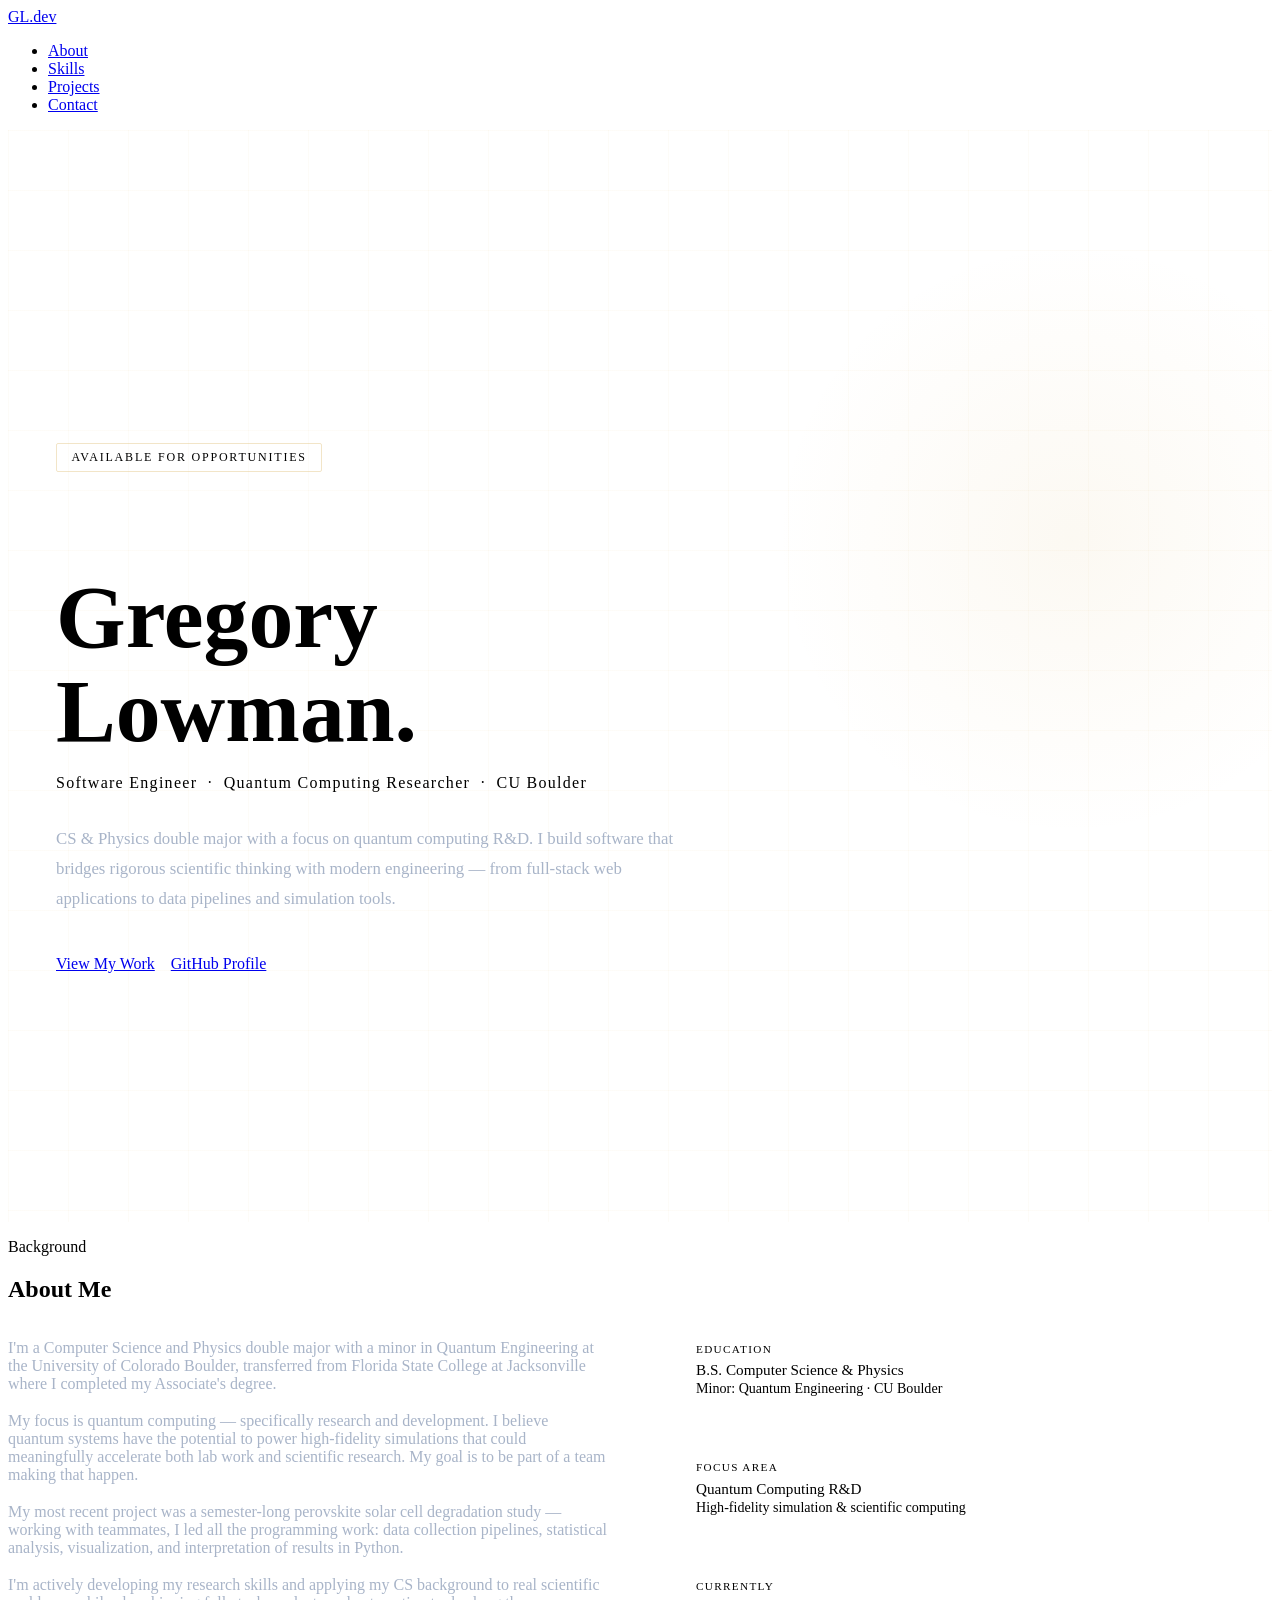
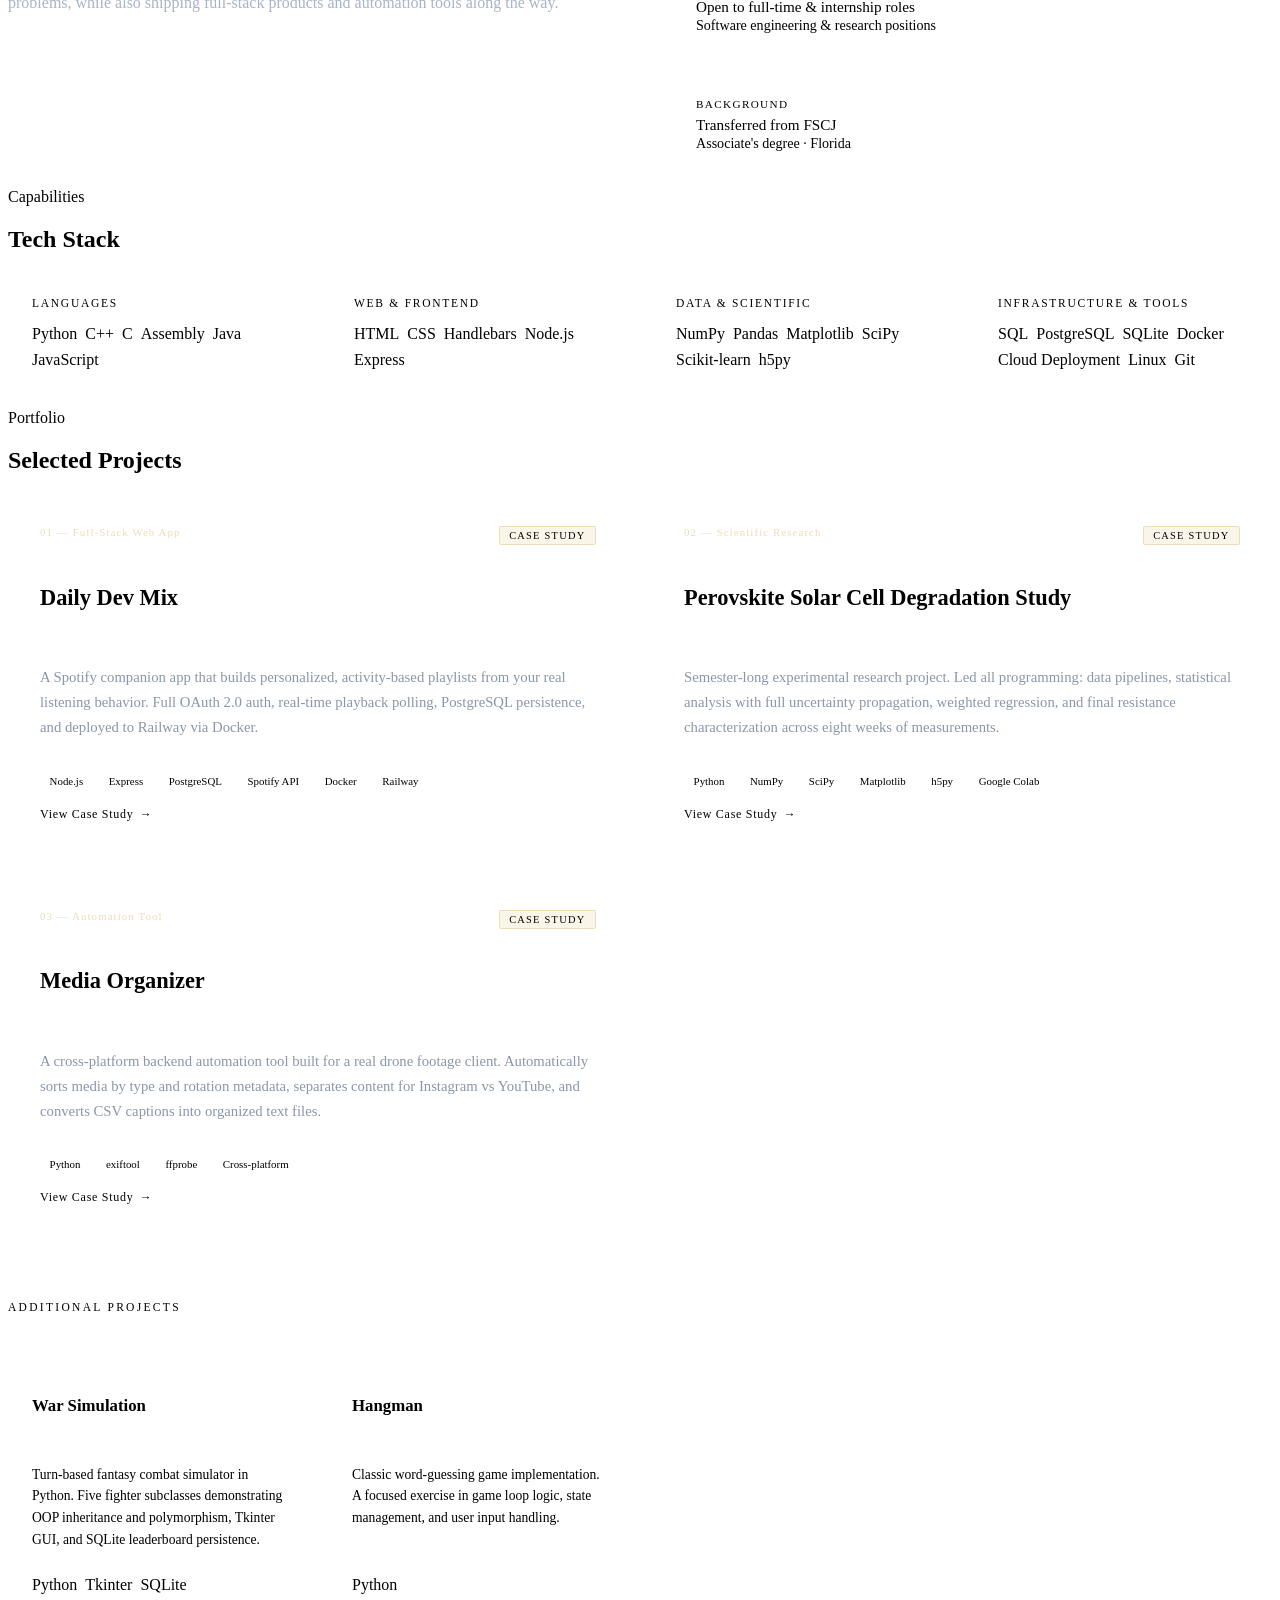
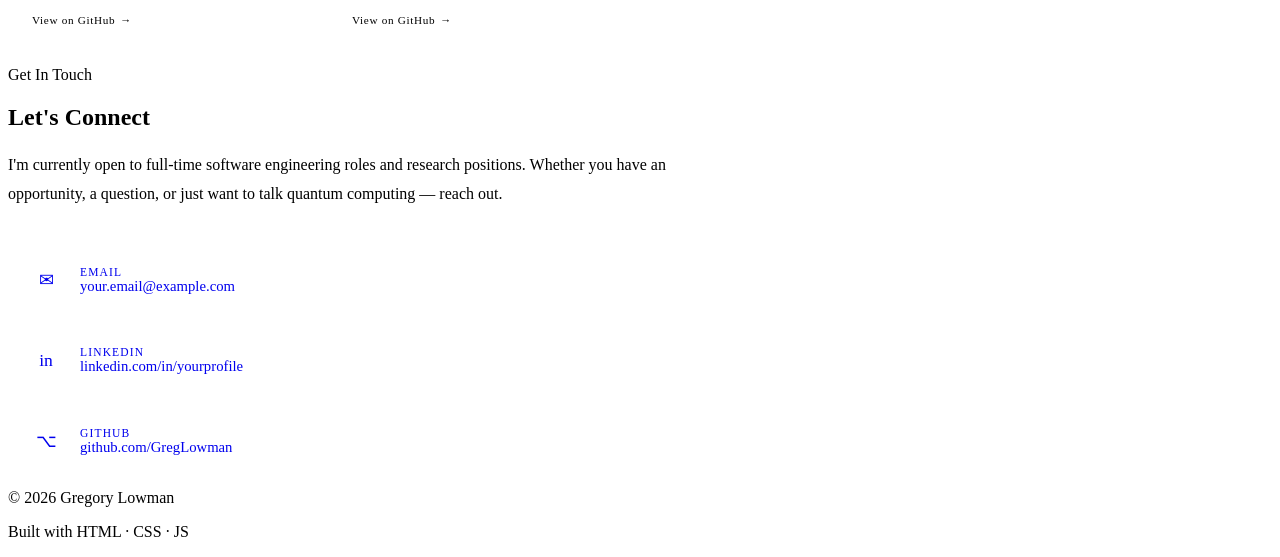
==== index.html @ fb74f112 "First commit for website frame" ====
<!DOCTYPE html>
<html lang="en">
<head>
  <meta charset="UTF-8" />
  <meta name="viewport" content="width=device-width, initial-scale=1.0"/>
  <title>Gregory Lowman — Software Engineer</title>
  <link rel="preconnect" href="https://fonts.googleapis.com">
  <link rel="preconnect" href="https://fonts.gstatic.com" crossorigin>
  <link href="https://fonts.googleapis.com/css2?family=Playfair+Display:wght@400;700;900&family=DM+Mono:wght@300;400;500&family=DM+Sans:wght@300;400;500&display=swap" rel="stylesheet">
  <link rel="stylesheet" href="css/style.css">
  <style>
    /* ── HERO ── */
    .hero {
      min-height: 100vh;
      display: flex;
      align-items: center;
      padding: 8rem 3rem 4rem;
      position: relative;
      overflow: hidden;
    }

    .hero-bg-grid {
      position: absolute;
      inset: 0;
      background-image:
        linear-gradient(rgba(212,168,75,0.04) 1px, transparent 1px),
        linear-gradient(90deg, rgba(212,168,75,0.04) 1px, transparent 1px);
      background-size: 60px 60px;
    }

    .hero-glow {
      position: absolute;
      width: 600px; height: 600px;
      border-radius: 50%;
      background: radial-gradient(circle, rgba(212,168,75,0.07) 0%, transparent 70%);
      top: 10%; right: -100px;
      pointer-events: none;
    }

    .hero-content { position: relative; max-width: 900px; }

    .hero-tag {
      display: inline-block;
      font-family: var(--ff-mono);
      font-size: 0.75rem;
      color: var(--accent);
      letter-spacing: 0.15em;
      text-transform: uppercase;
      border: 1px solid rgba(212,168,75,0.3);
      padding: 0.35rem 0.9rem;
      border-radius: 2px;
      margin-bottom: 1.5rem;
      animation: fadeUp 0.6s ease both;
    }

    .hero h1 {
      font-family: var(--ff-display);
      font-size: clamp(3rem, 7vw, 6.5rem);
      font-weight: 900;
      line-height: 1.05;
      color: var(--text);
      margin-bottom: 0.3rem;
      animation: fadeUp 0.6s 0.1s ease both;
    }

    .hero h1 .accent { color: var(--accent); }

    .hero-title {
      font-family: var(--ff-mono);
      font-size: clamp(0.85rem, 1.5vw, 1rem);
      color: var(--muted);
      letter-spacing: 0.08em;
      margin-bottom: 2rem;
      animation: fadeUp 0.6s 0.2s ease both;
    }

    .hero-bio {
      font-size: 1.05rem;
      color: #a8b4c8;
      max-width: 620px;
      line-height: 1.8;
      margin-bottom: 2.5rem;
      animation: fadeUp 0.6s 0.3s ease both;
    }

    .hero-cta {
      display: flex;
      gap: 1rem;
      flex-wrap: wrap;
      animation: fadeUp 0.6s 0.4s ease both;
    }

    /* ── ABOUT ── */
    #about { background: var(--bg2); }

    .about-grid {
      display: grid;
      grid-template-columns: 1fr 1fr;
      gap: 4rem;
      align-items: start;
    }

    .about-text p {
      color: #a8b4c8;
      margin-bottom: 1.2rem;
      font-size: 1rem;
    }

    .about-text p strong { color: var(--text); font-weight: 500; }

    .about-stats { display: flex; flex-direction: column; gap: 1.5rem; }

    .stat-card {
      background: var(--bg3);
      border: 1px solid var(--border);
      border-left: 3px solid var(--accent);
      padding: 1.25rem 1.5rem;
      border-radius: 2px;
    }

    .stat-label {
      font-family: var(--ff-mono);
      font-size: 0.7rem;
      color: var(--accent);
      letter-spacing: 0.12em;
      text-transform: uppercase;
      margin-bottom: 0.4rem;
    }

    .stat-value { font-size: 0.95rem; color: var(--text); }

    /* ── SKILLS ── */
    #skills { background: var(--bg); }

    .skills-grid {
      display: grid;
      grid-template-columns: repeat(auto-fill, minmax(260px, 1fr));
      gap: 1.5rem;
    }

    .skill-group {
      background: var(--bg2);
      border: 1px solid var(--border);
      padding: 1.5rem;
      border-radius: 2px;
      transition: border-color 0.2s;
    }

    .skill-group:hover { border-color: rgba(212,168,75,0.4); }

    .skill-group-title {
      font-family: var(--ff-mono);
      font-size: 0.72rem;
      color: var(--accent);
      letter-spacing: 0.15em;
      text-transform: uppercase;
      margin-bottom: 1rem;
    }

    .skill-tags { display: flex; flex-wrap: wrap; gap: 0.5rem; }

    /* ── PROJECTS ── */
    #projects { background: var(--bg2); }

    /* Featured */
    .featured-grid {
      display: grid;
      grid-template-columns: repeat(auto-fill, minmax(480px, 1fr));
      gap: 1.5rem;
      margin-bottom: 4rem;
    }

    .project-card {
      background: var(--bg3);
      border: 1px solid var(--border);
      border-radius: 2px;
      padding: 2rem;
      display: flex;
      flex-direction: column;
      gap: 1rem;
      position: relative;
      overflow: hidden;
      transition: border-color 0.25s, transform 0.25s, box-shadow 0.25s;
    }

    .project-card::before {
      content: '';
      position: absolute;
      top: 0; left: 0; right: 0;
      height: 2px;
      background: linear-gradient(90deg, var(--accent), transparent);
      transform: scaleX(0);
      transform-origin: left;
      transition: transform 0.3s;
    }

    .project-card.featured {
      cursor: pointer;
      text-decoration: none;
      color: inherit;
      display: flex;
    }

    .project-card.featured:hover {
      border-color: rgba(212,168,75,0.45);
      transform: translateY(-4px);
      box-shadow: 0 16px 40px rgba(0,0,0,0.4);
    }

    .project-card.featured:hover::before { transform: scaleX(1); }

    .project-card-top {
      display: flex;
      justify-content: space-between;
      align-items: flex-start;
    }

    .project-number {
      font-family: var(--ff-mono);
      font-size: 0.68rem;
      color: rgba(212,168,75,0.4);
      letter-spacing: 0.1em;
    }

    .case-study-badge {
      font-family: var(--ff-mono);
      font-size: 0.65rem;
      letter-spacing: 0.12em;
      text-transform: uppercase;
      background: rgba(212,168,75,0.12);
      color: var(--accent);
      border: 1px solid rgba(212,168,75,0.3);
      padding: 0.2rem 0.6rem;
      border-radius: 2px;
    }

    .project-name {
      font-family: var(--ff-display);
      font-size: 1.4rem;
      font-weight: 700;
      color: var(--text);
      line-height: 1.25;
    }

    .project-desc {
      font-size: 0.92rem;
      color: #8a96aa;
      line-height: 1.7;
      flex: 1;
    }

    .project-stack { display: flex; flex-wrap: wrap; gap: 0.4rem; }

    .project-tag {
      font-family: var(--ff-mono);
      font-size: 0.68rem;
      background: var(--tag-bg);
      color: var(--tag-text);
      padding: 0.25rem 0.6rem;
      border-radius: 2px;
    }

    .project-cta {
      font-family: var(--ff-mono);
      font-size: 0.75rem;
      color: var(--accent);
      letter-spacing: 0.06em;
      display: inline-flex;
      align-items: center;
      gap: 0.4rem;
      margin-top: auto;
      transition: gap 0.2s;
    }

    .project-card.featured:hover .project-cta { gap: 0.7rem; }
    .project-cta::after { content: '→'; }

    /* Additional projects */
    .additional-label {
      font-family: var(--ff-mono);
      font-size: 0.72rem;
      color: var(--muted);
      letter-spacing: 0.2em;
      text-transform: uppercase;
      margin-bottom: 1.25rem;
      padding-bottom: 1rem;
      border-bottom: 1px solid var(--border);
    }

    .additional-grid {
      display: grid;
      grid-template-columns: repeat(auto-fill, minmax(300px, 1fr));
      gap: 1rem;
    }

    .additional-card {
      background: var(--bg);
      border: 1px solid var(--border);
      border-radius: 2px;
      padding: 1.5rem;
      display: flex;
      flex-direction: column;
      gap: 0.75rem;
      transition: border-color 0.2s;
    }

    .additional-card:hover { border-color: rgba(212,168,75,0.25); }

    .additional-name {
      font-family: var(--ff-display);
      font-size: 1.05rem;
      font-weight: 700;
      color: var(--text);
    }

    .additional-desc {
      font-size: 0.85rem;
      color: var(--muted);
      line-height: 1.6;
      flex: 1;
    }

    .additional-link {
      font-family: var(--ff-mono);
      font-size: 0.7rem;
      color: var(--muted);
      text-decoration: none;
      letter-spacing: 0.06em;
      display: inline-flex;
      align-items: center;
      gap: 0.3rem;
      transition: color 0.2s;
    }

    .additional-link:hover { color: var(--accent); }
    .additional-link::after { content: '→'; }

    /* ── CONTACT ── */
    #contact { background: var(--bg); }

    .contact-inner { max-width: 700px; }

    .contact-subtitle {
      font-size: 1rem;
      color: var(--muted);
      margin-bottom: 2.5rem;
      line-height: 1.8;
    }

    .contact-links { display: flex; flex-direction: column; gap: 1rem; }

    .contact-item {
      display: flex;
      align-items: center;
      gap: 1.25rem;
      background: var(--bg2);
      border: 1px solid var(--border);
      padding: 1.1rem 1.5rem;
      border-radius: 2px;
      text-decoration: none;
      transition: all 0.2s;
    }

    .contact-item:hover {
      border-color: rgba(212,168,75,0.4);
      transform: translateX(4px);
    }

    .contact-icon {
      font-size: 1.1rem;
      width: 28px;
      text-align: center;
      color: var(--accent);
      font-family: var(--ff-mono);
    }

    .contact-label {
      font-family: var(--ff-mono);
      font-size: 0.72rem;
      color: var(--muted);
      letter-spacing: 0.1em;
      text-transform: uppercase;
    }

    .contact-value { font-size: 0.92rem; color: var(--text); }

    @media (max-width: 768px) {
      .about-grid { grid-template-columns: 1fr; gap: 2.5rem; }
      .featured-grid { grid-template-columns: 1fr; }
      .additional-grid { grid-template-columns: 1fr; }
      .hero { padding: 7rem 1.5rem 3rem; }
    }
  </style>
</head>
<body>

  <nav>
    <a href="index.html" class="nav-logo">GL.dev</a>
    <ul class="nav-links">
      <li><a href="#about">About</a></li>
      <li><a href="#skills">Skills</a></li>
      <li><a href="#projects">Projects</a></li>
      <li><a href="#contact">Contact</a></li>
    </ul>
  </nav>

  <!-- HERO -->
  <section class="hero" id="home">
    <div class="hero-bg-grid"></div>
    <div class="hero-glow"></div>
    <div class="hero-content">
      <span class="hero-tag">Available for Opportunities</span>
      <h1>Gregory<br><span class="accent">Lowman.</span></h1>
      <p class="hero-title">Software Engineer &nbsp;·&nbsp; Quantum Computing Researcher &nbsp;·&nbsp; CU Boulder</p>
      <p class="hero-bio">
        CS &amp; Physics double major with a focus on quantum computing R&amp;D. I build software that bridges rigorous scientific thinking with modern engineering — from full-stack web applications to data pipelines and simulation tools.
      </p>
      <div class="hero-cta">
        <a href="#projects" class="btn btn-primary">View My Work</a>
        <a href="https://github.com/GregLowman" target="_blank" rel="noopener" class="btn btn-outline">GitHub Profile</a>
      </div>
    </div>
  </section>

  <!-- ABOUT -->
  <section id="about">
    <div class="section-inner">
      <p class="section-label">Background</p>
      <div class="divider"></div>
      <h2 class="section-title">About Me</h2>
      <div class="about-grid">
        <div class="about-text fade-in">
          <p>I'm a <strong>Computer Science and Physics double major</strong> with a minor in Quantum Engineering at the University of Colorado Boulder, transferred from Florida State College at Jacksonville where I completed my Associate's degree.</p>
          <p>My focus is <strong>quantum computing</strong> — specifically research and development. I believe quantum systems have the potential to power high-fidelity simulations that could meaningfully accelerate both lab work and scientific research. My goal is to be part of a team making that happen.</p>
          <p>My most recent project was a semester-long perovskite solar cell degradation study — working with teammates, I led all the programming work: data collection pipelines, statistical analysis, visualization, and interpretation of results in Python.</p>
          <p>I'm actively developing my research skills and applying my CS background to real scientific problems, while also shipping full-stack products and automation tools along the way.</p>
        </div>
        <div class="about-stats fade-in">
          <div class="stat-card">
            <div class="stat-label">Education</div>
            <div class="stat-value">B.S. Computer Science &amp; Physics<br><span style="color:var(--muted);font-size:0.88rem;">Minor: Quantum Engineering · CU Boulder</span></div>
          </div>
          <div class="stat-card">
            <div class="stat-label">Focus Area</div>
            <div class="stat-value">Quantum Computing R&amp;D<br><span style="color:var(--muted);font-size:0.88rem;">High-fidelity simulation &amp; scientific computing</span></div>
          </div>
          <div class="stat-card">
            <div class="stat-label">Currently</div>
            <div class="stat-value">Open to full-time &amp; internship roles<br><span style="color:var(--muted);font-size:0.88rem;">Software engineering &amp; research positions</span></div>
          </div>
          <div class="stat-card">
            <div class="stat-label">Background</div>
            <div class="stat-value">Transferred from FSCJ<br><span style="color:var(--muted);font-size:0.88rem;">Associate's degree · Florida</span></div>
          </div>
        </div>
      </div>
    </div>
  </section>

  <!-- SKILLS -->
  <section id="skills">
    <div class="section-inner">
      <p class="section-label">Capabilities</p>
      <div class="divider"></div>
      <h2 class="section-title">Tech Stack</h2>
      <div class="skills-grid">
        <div class="skill-group fade-in">
          <div class="skill-group-title">Languages</div>
          <div class="skill-tags">
            <span class="tag">Python</span><span class="tag">C++</span><span class="tag">C</span>
            <span class="tag">Assembly</span><span class="tag">Java</span><span class="tag">JavaScript</span>
          </div>
        </div>
        <div class="skill-group fade-in">
          <div class="skill-group-title">Web &amp; Frontend</div>
          <div class="skill-tags">
            <span class="tag">HTML</span><span class="tag">CSS</span><span class="tag">Handlebars</span>
            <span class="tag">Node.js</span><span class="tag">Express</span>
          </div>
        </div>
        <div class="skill-group fade-in">
          <div class="skill-group-title">Data &amp; Scientific</div>
          <div class="skill-tags">
            <span class="tag">NumPy</span><span class="tag">Pandas</span><span class="tag">Matplotlib</span>
            <span class="tag">SciPy</span><span class="tag">Scikit-learn</span><span class="tag">h5py</span>
          </div>
        </div>
        <div class="skill-group fade-in">
          <div class="skill-group-title">Infrastructure &amp; Tools</div>
          <div class="skill-tags">
            <span class="tag">SQL</span><span class="tag">PostgreSQL</span><span class="tag">SQLite</span>
            <span class="tag">Docker</span><span class="tag">Cloud Deployment</span><span class="tag">Linux</span><span class="tag">Git</span>
          </div>
        </div>
      </div>
    </div>
  </section>

  <!-- PROJECTS -->
  <section id="projects">
    <div class="section-inner">
      <p class="section-label">Portfolio</p>
      <div class="divider"></div>
      <h2 class="section-title">Selected Projects</h2>

      <!-- Featured -->
      <div class="featured-grid">

        <a href="projects/daily-dev-mix.html" class="project-card featured fade-in">
          <div class="project-card-top">
            <span class="project-number">01 — Full-Stack Web App</span>
            <span class="case-study-badge">Case Study</span>
          </div>
          <h3 class="project-name">Daily Dev Mix</h3>
          <p class="project-desc">A Spotify companion app that builds personalized, activity-based playlists from your real listening behavior. Full OAuth 2.0 auth, real-time playback polling, PostgreSQL persistence, and deployed to Railway via Docker.</p>
          <div class="project-stack">
            <span class="project-tag">Node.js</span><span class="project-tag">Express</span>
            <span class="project-tag">PostgreSQL</span><span class="project-tag">Spotify API</span>
            <span class="project-tag">Docker</span><span class="project-tag">Railway</span>
          </div>
          <span class="project-cta">View Case Study</span>
        </a>

        <a href="projects/perovskite-study.html" class="project-card featured fade-in">
          <div class="project-card-top">
            <span class="project-number">02 — Scientific Research</span>
            <span class="case-study-badge">Case Study</span>
          </div>
          <h3 class="project-name">Perovskite Solar Cell Degradation Study</h3>
          <p class="project-desc">Semester-long experimental research project. Led all programming: data pipelines, statistical analysis with full uncertainty propagation, weighted regression, and final resistance characterization across eight weeks of measurements.</p>
          <div class="project-stack">
            <span class="project-tag">Python</span><span class="project-tag">NumPy</span>
            <span class="project-tag">SciPy</span><span class="project-tag">Matplotlib</span>
            <span class="project-tag">h5py</span><span class="project-tag">Google Colab</span>
          </div>
          <span class="project-cta">View Case Study</span>
        </a>

        <a href="projects/media-organizer.html" class="project-card featured fade-in">
          <div class="project-card-top">
            <span class="project-number">03 — Automation Tool</span>
            <span class="case-study-badge">Case Study</span>
          </div>
          <h3 class="project-name">Media Organizer</h3>
          <p class="project-desc">A cross-platform backend automation tool built for a real drone footage client. Automatically sorts media by type and rotation metadata, separates content for Instagram vs YouTube, and converts CSV captions into organized text files.</p>
          <div class="project-stack">
            <span class="project-tag">Python</span><span class="project-tag">exiftool</span>
            <span class="project-tag">ffprobe</span><span class="project-tag">Cross-platform</span>
          </div>
          <span class="project-cta">View Case Study</span>
        </a>

      </div>

      <!-- Additional -->
      <p class="additional-label">Additional Projects</p>
      <div class="additional-grid">

        <div class="additional-card fade-in">
          <h4 class="additional-name">War Simulation</h4>
          <p class="additional-desc">Turn-based fantasy combat simulator in Python. Five fighter subclasses demonstrating OOP inheritance and polymorphism, Tkinter GUI, and SQLite leaderboard persistence.</p>
          <div class="skill-tags" style="margin-bottom:0.5rem;">
            <span class="tag">Python</span><span class="tag">Tkinter</span><span class="tag">SQLite</span>
          </div>
          <a href="https://github.com/GregLowman" target="_blank" rel="noopener" class="additional-link">View on GitHub</a>
        </div>

        <div class="additional-card fade-in">
          <h4 class="additional-name">Hangman</h4>
          <p class="additional-desc">Classic word-guessing game implementation. A focused exercise in game loop logic, state management, and user input handling.</p>
          <div class="skill-tags" style="margin-bottom:0.5rem;">
            <span class="tag">Python</span>
          </div>
          <a href="https://github.com/GregLowman" target="_blank" rel="noopener" class="additional-link">View on GitHub</a>
        </div>

      </div>
    </div>
  </section>

  <!-- CONTACT -->
  <section id="contact">
    <div class="section-inner">
      <div class="contact-inner">
        <p class="section-label">Get In Touch</p>
        <div class="divider"></div>
        <h2 class="section-title">Let's Connect</h2>
        <p class="contact-subtitle">I'm currently open to full-time software engineering roles and research positions. Whether you have an opportunity, a question, or just want to talk quantum computing — reach out.</p>
        <div class="contact-links fade-in">
          <a href="mailto:your.email@example.com" class="contact-item">
            <span class="contact-icon">✉</span>
            <div>
              <div class="contact-label">Email</div>
              <div class="contact-value">your.email@example.com</div>
            </div>
          </a>
          <a href="https://linkedin.com/in/yourprofile" target="_blank" rel="noopener" class="contact-item">
            <span class="contact-icon">in</span>
            <div>
              <div class="contact-label">LinkedIn</div>
              <div class="contact-value">linkedin.com/in/yourprofile</div>
            </div>
          </a>
          <a href="https://github.com/GregLowman" target="_blank" rel="noopener" class="contact-item">
            <span class="contact-icon">⌥</span>
            <div>
              <div class="contact-label">GitHub</div>
              <div class="contact-value">github.com/GregLowman</div>
            </div>
          </a>
        </div>
      </div>
    </div>
  </section>

  <footer>
    <p>© 2026 Gregory Lowman</p>
    <p>Built with HTML · CSS · JS</p>
  </footer>

  <script src="js/main.js"></script>
</body>
</html>
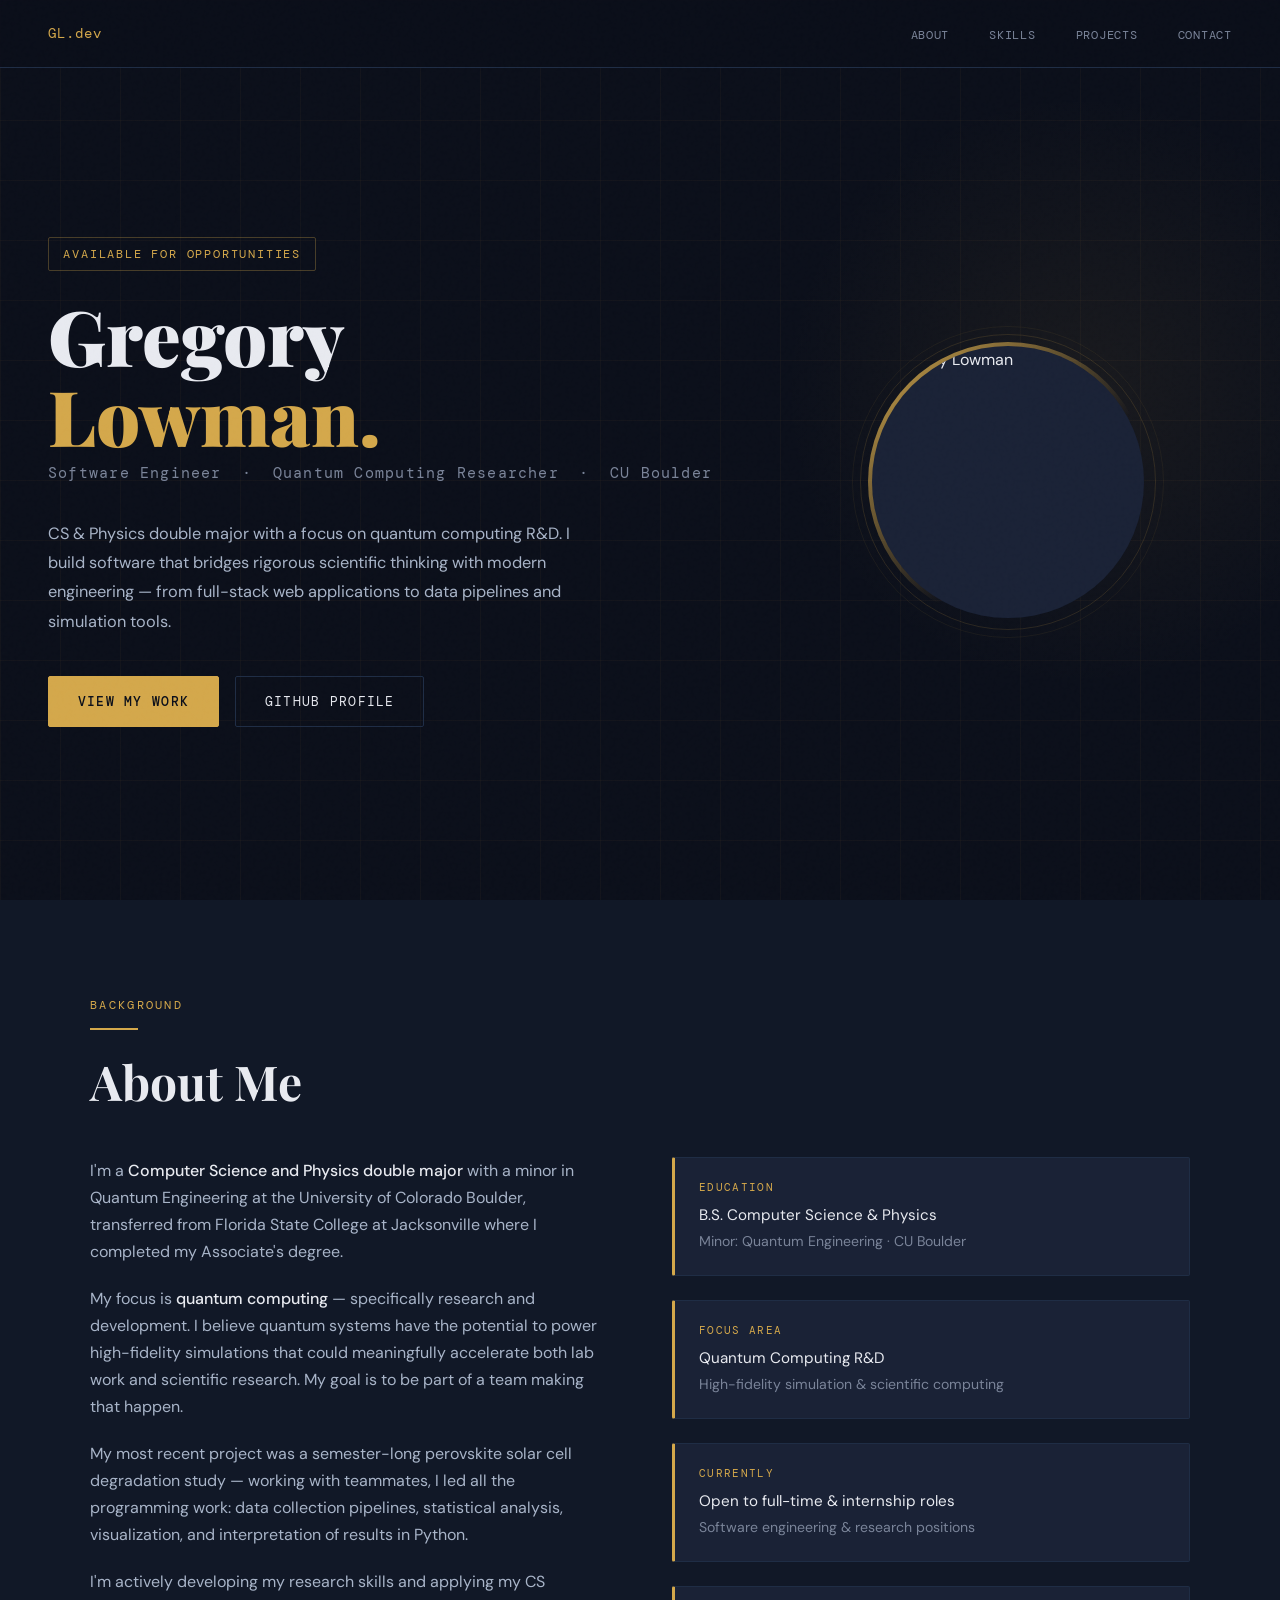
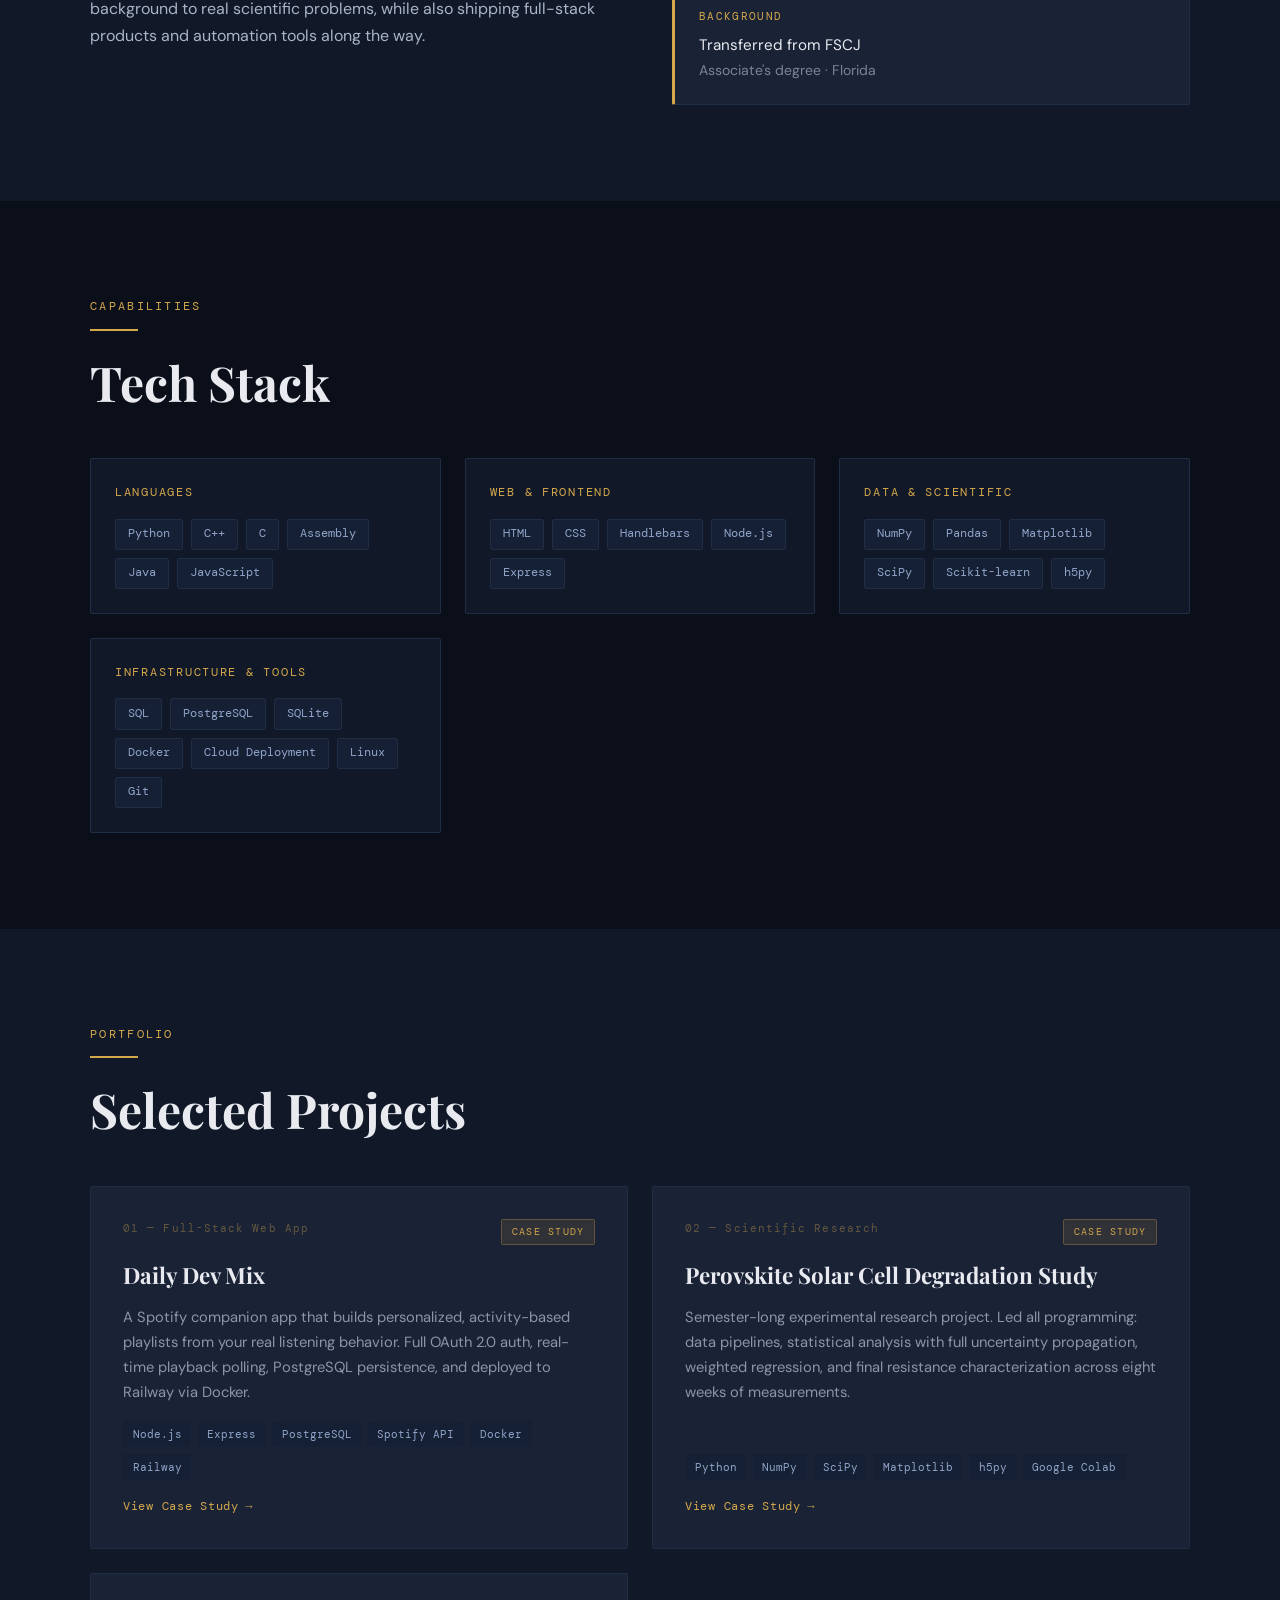
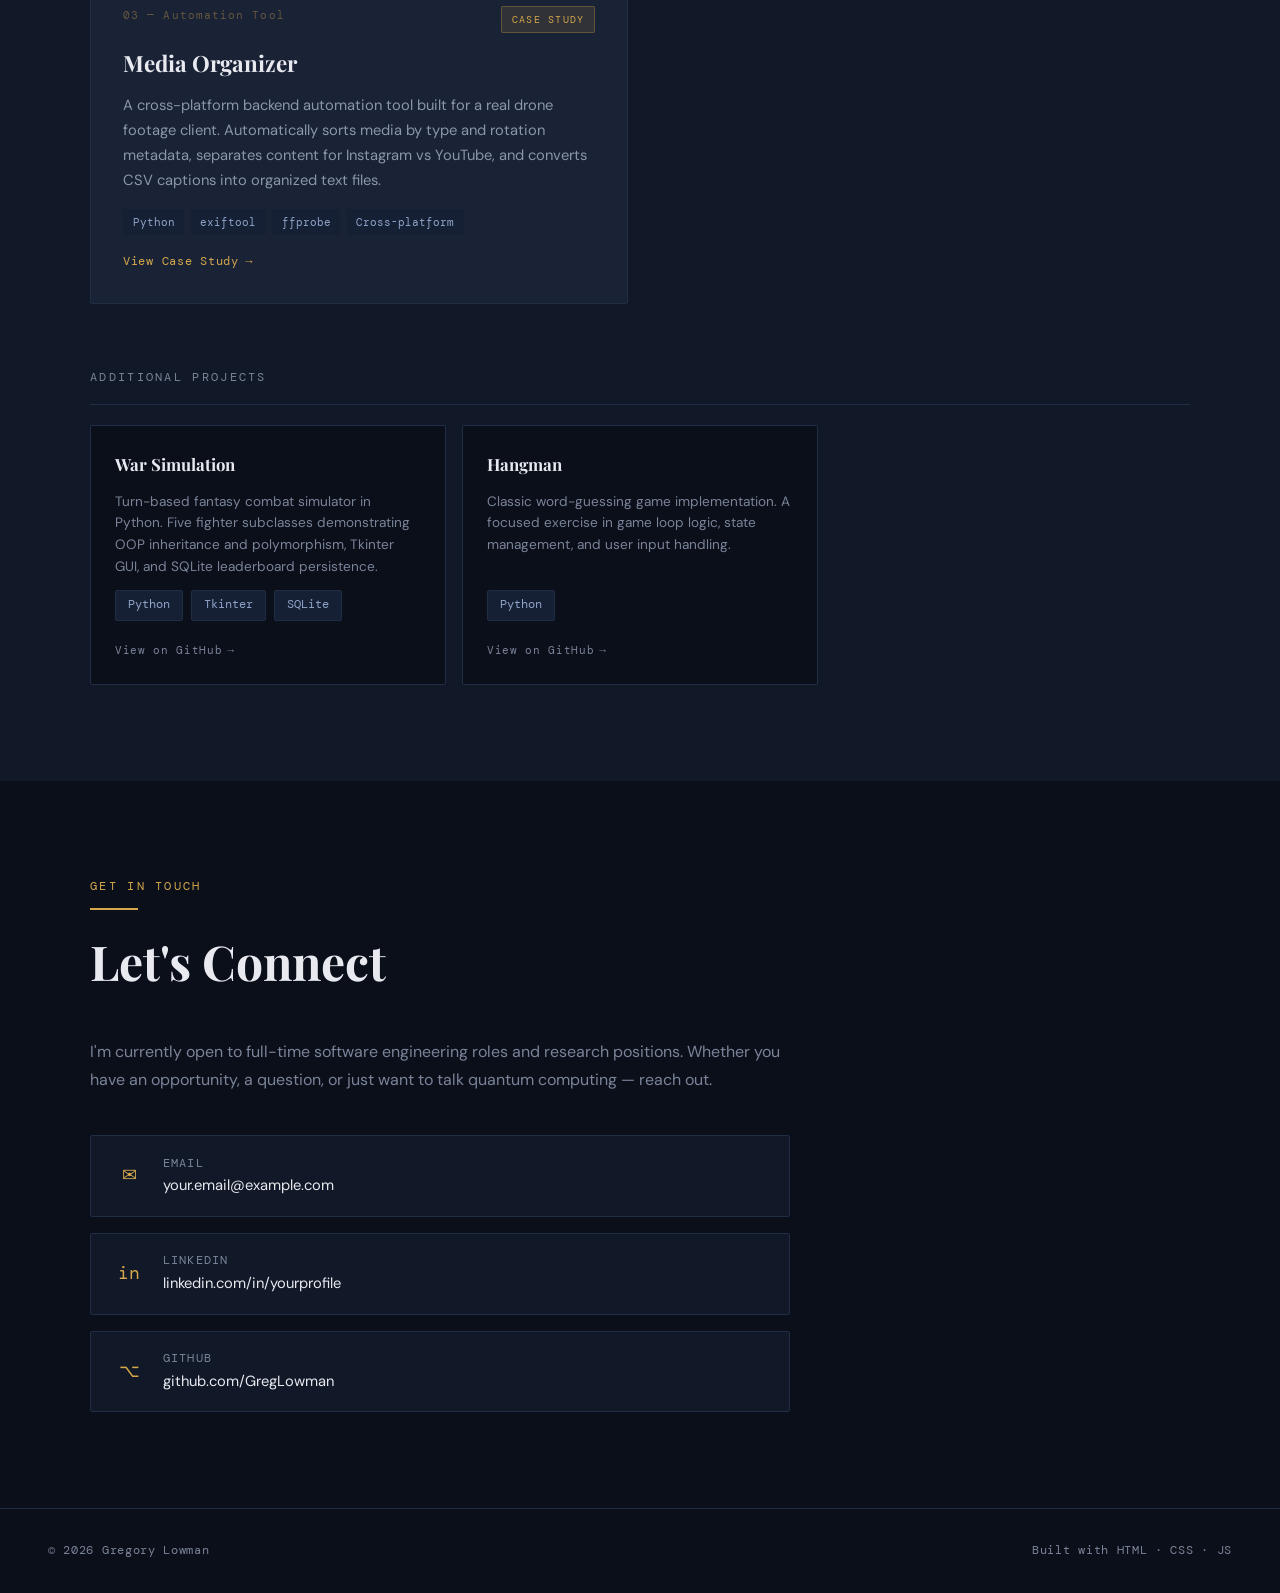
==== commit 5ceecf4e: "Testing index" ====
--- a/index.html
+++ b/index.html
@@ -37,7 +37,18 @@
       pointer-events: none;
     }
 
-    .hero-content { position: relative; max-width: 900px; }
+    /* Two-column hero layout */
+    .hero-inner {
+      position: relative;
+      width: 100%;
+      max-width: 1100px;
+      display: grid;
+      grid-template-columns: 1fr auto;
+      align-items: center;
+      gap: 5rem;
+    }
+
+    .hero-content { display: flex; flex-direction: column; }
 
     .hero-tag {
       display: inline-block;
@@ -50,12 +61,13 @@
       padding: 0.35rem 0.9rem;
       border-radius: 2px;
       margin-bottom: 1.5rem;
+      width: fit-content;
       animation: fadeUp 0.6s ease both;
     }
 
     .hero h1 {
       font-family: var(--ff-display);
-      font-size: clamp(3rem, 7vw, 6.5rem);
+      font-size: clamp(3rem, 6vw, 6rem);
       font-weight: 900;
       line-height: 1.05;
       color: var(--text);
@@ -67,7 +79,7 @@
 
     .hero-title {
       font-family: var(--ff-mono);
-      font-size: clamp(0.85rem, 1.5vw, 1rem);
+      font-size: clamp(0.8rem, 1.2vw, 0.95rem);
       color: var(--muted);
       letter-spacing: 0.08em;
       margin-bottom: 2rem;
@@ -75,9 +87,9 @@
     }
 
     .hero-bio {
-      font-size: 1.05rem;
+      font-size: 1.02rem;
       color: #a8b4c8;
-      max-width: 620px;
+      max-width: 560px;
       line-height: 1.8;
       margin-bottom: 2.5rem;
       animation: fadeUp 0.6s 0.3s ease both;
@@ -88,6 +100,48 @@
       gap: 1rem;
       flex-wrap: wrap;
       animation: fadeUp 0.6s 0.4s ease both;
+    }
+
+    /* Headshot */
+    .hero-photo-wrap {
+      position: relative;
+      animation: fadeUp 0.6s 0.2s ease both;
+      flex-shrink: 0;
+    }
+
+    .hero-photo-ring {
+      width: 280px;
+      height: 280px;
+      border-radius: 50%;
+      padding: 4px;
+      background: linear-gradient(135deg, var(--accent), transparent 60%);
+      position: relative;
+    }
+
+    .hero-photo-ring::before {
+      content: '';
+      position: absolute;
+      inset: -8px;
+      border-radius: 50%;
+      border: 1px solid rgba(212,168,75,0.15);
+    }
+
+    .hero-photo-ring::after {
+      content: '';
+      position: absolute;
+      inset: -16px;
+      border-radius: 50%;
+      border: 1px solid rgba(212,168,75,0.07);
+    }
+
+    .hero-photo {
+      width: 100%;
+      height: 100%;
+      border-radius: 50%;
+      object-fit: cover;
+      object-position: center top;
+      display: block;
+      background: var(--bg3);
     }
 
     /* ── ABOUT ── */
@@ -162,7 +216,6 @@
     /* ── PROJECTS ── */
     #projects { background: var(--bg2); }
 
-    /* Featured */
     .featured-grid {
       display: grid;
       grid-template-columns: repeat(auto-fill, minmax(480px, 1fr));
@@ -275,7 +328,6 @@
     .project-card.featured:hover .project-cta { gap: 0.7rem; }
     .project-cta::after { content: '→'; }
 
-    /* Additional projects */
     .additional-label {
       font-family: var(--ff-mono);
       font-size: 0.72rem;
@@ -384,6 +436,23 @@
 
     .contact-value { font-size: 0.92rem; color: var(--text); }
 
+    /* ── RESPONSIVE ── */
+    @media (max-width: 900px) {
+      .hero-inner {
+        grid-template-columns: 1fr;
+        text-align: center;
+      }
+      .hero-photo-wrap {
+        order: -1;
+        display: flex;
+        justify-content: center;
+      }
+      .hero-photo-ring { width: 200px; height: 200px; }
+      .hero-tag { margin-left: auto; margin-right: auto; }
+      .hero-bio { margin-left: auto; margin-right: auto; }
+      .hero-cta { justify-content: center; }
+    }
+
     @media (max-width: 768px) {
       .about-grid { grid-template-columns: 1fr; gap: 2.5rem; }
       .featured-grid { grid-template-columns: 1fr; }
@@ -408,17 +477,31 @@
   <section class="hero" id="home">
     <div class="hero-bg-grid"></div>
     <div class="hero-glow"></div>
-    <div class="hero-content">
-      <span class="hero-tag">Available for Opportunities</span>
-      <h1>Gregory<br><span class="accent">Lowman.</span></h1>
-      <p class="hero-title">Software Engineer &nbsp;·&nbsp; Quantum Computing Researcher &nbsp;·&nbsp; CU Boulder</p>
-      <p class="hero-bio">
-        CS &amp; Physics double major with a focus on quantum computing R&amp;D. I build software that bridges rigorous scientific thinking with modern engineering — from full-stack web applications to data pipelines and simulation tools.
-      </p>
-      <div class="hero-cta">
-        <a href="#projects" class="btn btn-primary">View My Work</a>
-        <a href="https://github.com/GregLowman" target="_blank" rel="noopener" class="btn btn-outline">GitHub Profile</a>
+    <div class="hero-inner">
+
+      <div class="hero-content">
+        <span class="hero-tag">Available for Opportunities</span>
+        <h1>Gregory<br><span class="accent">Lowman.</span></h1>
+        <p class="hero-title">Software Engineer &nbsp;·&nbsp; Quantum Computing Researcher &nbsp;·&nbsp; CU Boulder</p>
+        <p class="hero-bio">
+          CS &amp; Physics double major with a focus on quantum computing R&amp;D. I build software that bridges rigorous scientific thinking with modern engineering — from full-stack web applications to data pipelines and simulation tools.
+        </p>
+        <div class="hero-cta">
+          <a href="#projects" class="btn btn-primary">View My Work</a>
+          <a href="https://github.com/GregLowman" target="_blank" rel="noopener" class="btn btn-outline">GitHub Profile</a>
+        </div>
       </div>
+
+      <div class="hero-photo-wrap">
+        <div class="hero-photo-ring">
+          <img
+            src="assets/images/Headshot.jpg"
+            alt="Gregory Lowman"
+            class="hero-photo"
+          />
+        </div>
+      </div>
+
     </div>
   </section>
 
@@ -503,7 +586,6 @@
       <div class="divider"></div>
       <h2 class="section-title">Selected Projects</h2>
 
-      <!-- Featured -->
       <div class="featured-grid">
 
         <a href="projects/daily-dev-mix.html" class="project-card featured fade-in">
@@ -552,7 +634,6 @@
 
       </div>
 
-      <!-- Additional -->
       <p class="additional-label">Additional Projects</p>
       <div class="additional-grid">
 
@@ -620,4 +701,4 @@
 
   <script src="js/main.js"></script>
 </body>
-</html>
+</html>
--- a/css/style.css
+++ b/css/style.css
@@ -0,0 +1,203 @@
+*, *::before, *::after { box-sizing: border-box; margin: 0; padding: 0; }
+
+:root {
+  --bg:          #0b0f1a;
+  --bg2:         #111827;
+  --bg3:         #1a2236;
+  --border:      #1f2d45;
+  --accent:      #d4a84b;
+  --accent2:     #e8c46a;
+  --text:        #e8eaf0;
+  --muted:       #7a8499;
+  --tag-bg:      #162035;
+  --tag-text:    #90a4c8;
+  --ff-display:  'Playfair Display', Georgia, serif;
+  --ff-mono:     'DM Mono', 'Courier New', monospace;
+  --ff-body:     'DM Sans', sans-serif;
+}
+
+html { scroll-behavior: smooth; }
+
+body {
+  background: var(--bg);
+  color: var(--text);
+  font-family: var(--ff-body);
+  font-size: 16px;
+  line-height: 1.7;
+  overflow-x: hidden;
+}
+
+body::before {
+  content: '';
+  position: fixed;
+  inset: 0;
+  background-image: url("data:image/svg+xml,%3Csvg viewBox='0 0 256 256' xmlns='http://www.w3.org/2000/svg'%3E%3Cfilter id='n'%3E%3CfeTurbulence type='fractalNoise' baseFrequency='0.9' numOctaves='4' stitchTiles='stitch'/%3E%3C/filter%3E%3Crect width='100%25' height='100%25' filter='url(%23n)' opacity='0.04'/%3E%3C/svg%3E");
+  pointer-events: none;
+  z-index: 1000;
+  opacity: 0.4;
+}
+
+/* ── NAV ── */
+nav {
+  position: fixed;
+  top: 0; left: 0; right: 0;
+  z-index: 100;
+  display: flex;
+  justify-content: space-between;
+  align-items: center;
+  padding: 1.25rem 3rem;
+  background: rgba(11, 15, 26, 0.85);
+  backdrop-filter: blur(12px);
+  border-bottom: 1px solid var(--border);
+}
+
+.nav-logo {
+  font-family: var(--ff-mono);
+  font-size: 0.85rem;
+  color: var(--accent);
+  letter-spacing: 0.08em;
+  text-decoration: none;
+}
+
+.nav-links {
+  display: flex;
+  gap: 2.5rem;
+  list-style: none;
+}
+
+.nav-links a {
+  font-family: var(--ff-mono);
+  font-size: 0.78rem;
+  color: var(--muted);
+  text-decoration: none;
+  letter-spacing: 0.06em;
+  text-transform: uppercase;
+  transition: color 0.2s;
+}
+
+.nav-links a:hover { color: var(--accent); }
+
+/* ── SHARED LAYOUT ── */
+section { padding: 6rem 3rem; }
+.section-inner { max-width: 1100px; margin: 0 auto; }
+
+.section-label {
+  font-family: var(--ff-mono);
+  font-size: 0.72rem;
+  color: var(--accent);
+  letter-spacing: 0.2em;
+  text-transform: uppercase;
+  margin-bottom: 0.75rem;
+}
+
+.section-title {
+  font-family: var(--ff-display);
+  font-size: clamp(2rem, 4vw, 3rem);
+  font-weight: 700;
+  color: var(--text);
+  margin-bottom: 3rem;
+  line-height: 1.15;
+}
+
+.divider {
+  width: 48px;
+  height: 2px;
+  background: var(--accent);
+  margin-bottom: 1.5rem;
+}
+
+/* ── BUTTONS ── */
+.btn {
+  display: inline-block;
+  font-family: var(--ff-mono);
+  font-size: 0.8rem;
+  letter-spacing: 0.1em;
+  text-transform: uppercase;
+  text-decoration: none;
+  padding: 0.85rem 1.8rem;
+  border-radius: 2px;
+  transition: all 0.25s;
+  cursor: pointer;
+}
+
+.btn-primary {
+  background: var(--accent);
+  color: #0b0f1a;
+  border: 1px solid var(--accent);
+  font-weight: 500;
+}
+
+.btn-primary:hover {
+  background: var(--accent2);
+  border-color: var(--accent2);
+  transform: translateY(-2px);
+  box-shadow: 0 8px 24px rgba(212,168,75,0.25);
+}
+
+.btn-outline {
+  background: transparent;
+  color: var(--text);
+  border: 1px solid var(--border);
+}
+
+.btn-outline:hover {
+  border-color: var(--accent);
+  color: var(--accent);
+  transform: translateY(-2px);
+}
+
+/* ── TAGS ── */
+.tag {
+  font-family: var(--ff-mono);
+  font-size: 0.72rem;
+  background: var(--tag-bg);
+  color: var(--tag-text);
+  padding: 0.3rem 0.75rem;
+  border-radius: 2px;
+  border: 1px solid var(--border);
+}
+
+/* ── FOOTER ── */
+footer {
+  border-top: 1px solid var(--border);
+  padding: 2rem 3rem;
+  display: flex;
+  justify-content: space-between;
+  align-items: center;
+}
+
+footer p {
+  font-family: var(--ff-mono);
+  font-size: 0.72rem;
+  color: var(--muted);
+  letter-spacing: 0.06em;
+}
+
+/* ── ANIMATIONS ── */
+@keyframes fadeUp {
+  from { opacity: 0; transform: translateY(20px); }
+  to   { opacity: 1; transform: translateY(0); }
+}
+
+.fade-in {
+  opacity: 0;
+  transform: translateY(24px);
+  transition: opacity 0.6s ease, transform 0.6s ease;
+}
+
+.fade-in.visible {
+  opacity: 1;
+  transform: translateY(0);
+}
+
+/* ── RESPONSIVE ── */
+@media (max-width: 768px) {
+  nav { padding: 1rem 1.5rem; }
+  .nav-links { gap: 1.5rem; }
+  section { padding: 4rem 1.5rem; }
+  footer { flex-direction: column; gap: 0.75rem; text-align: center; }
+}
+
+@media (max-width: 480px) {
+  .nav-links { display: none; }
+}
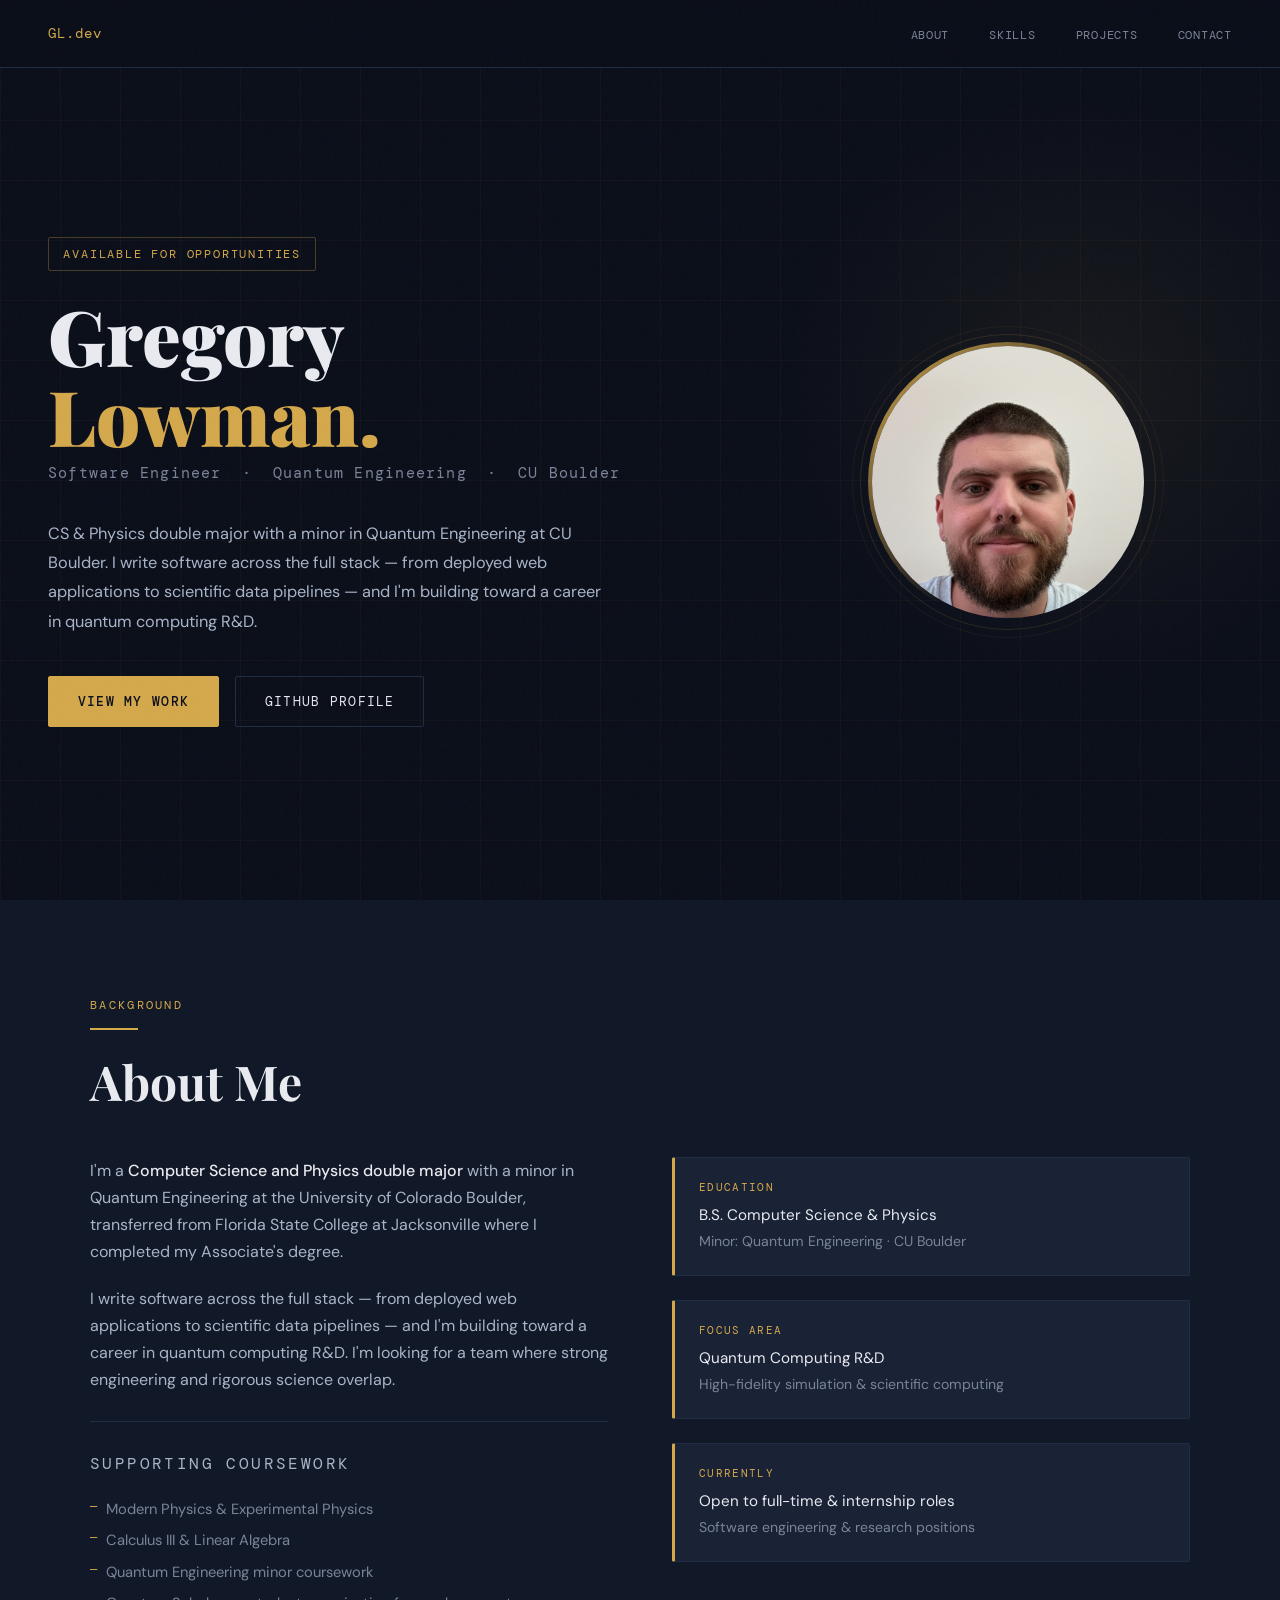
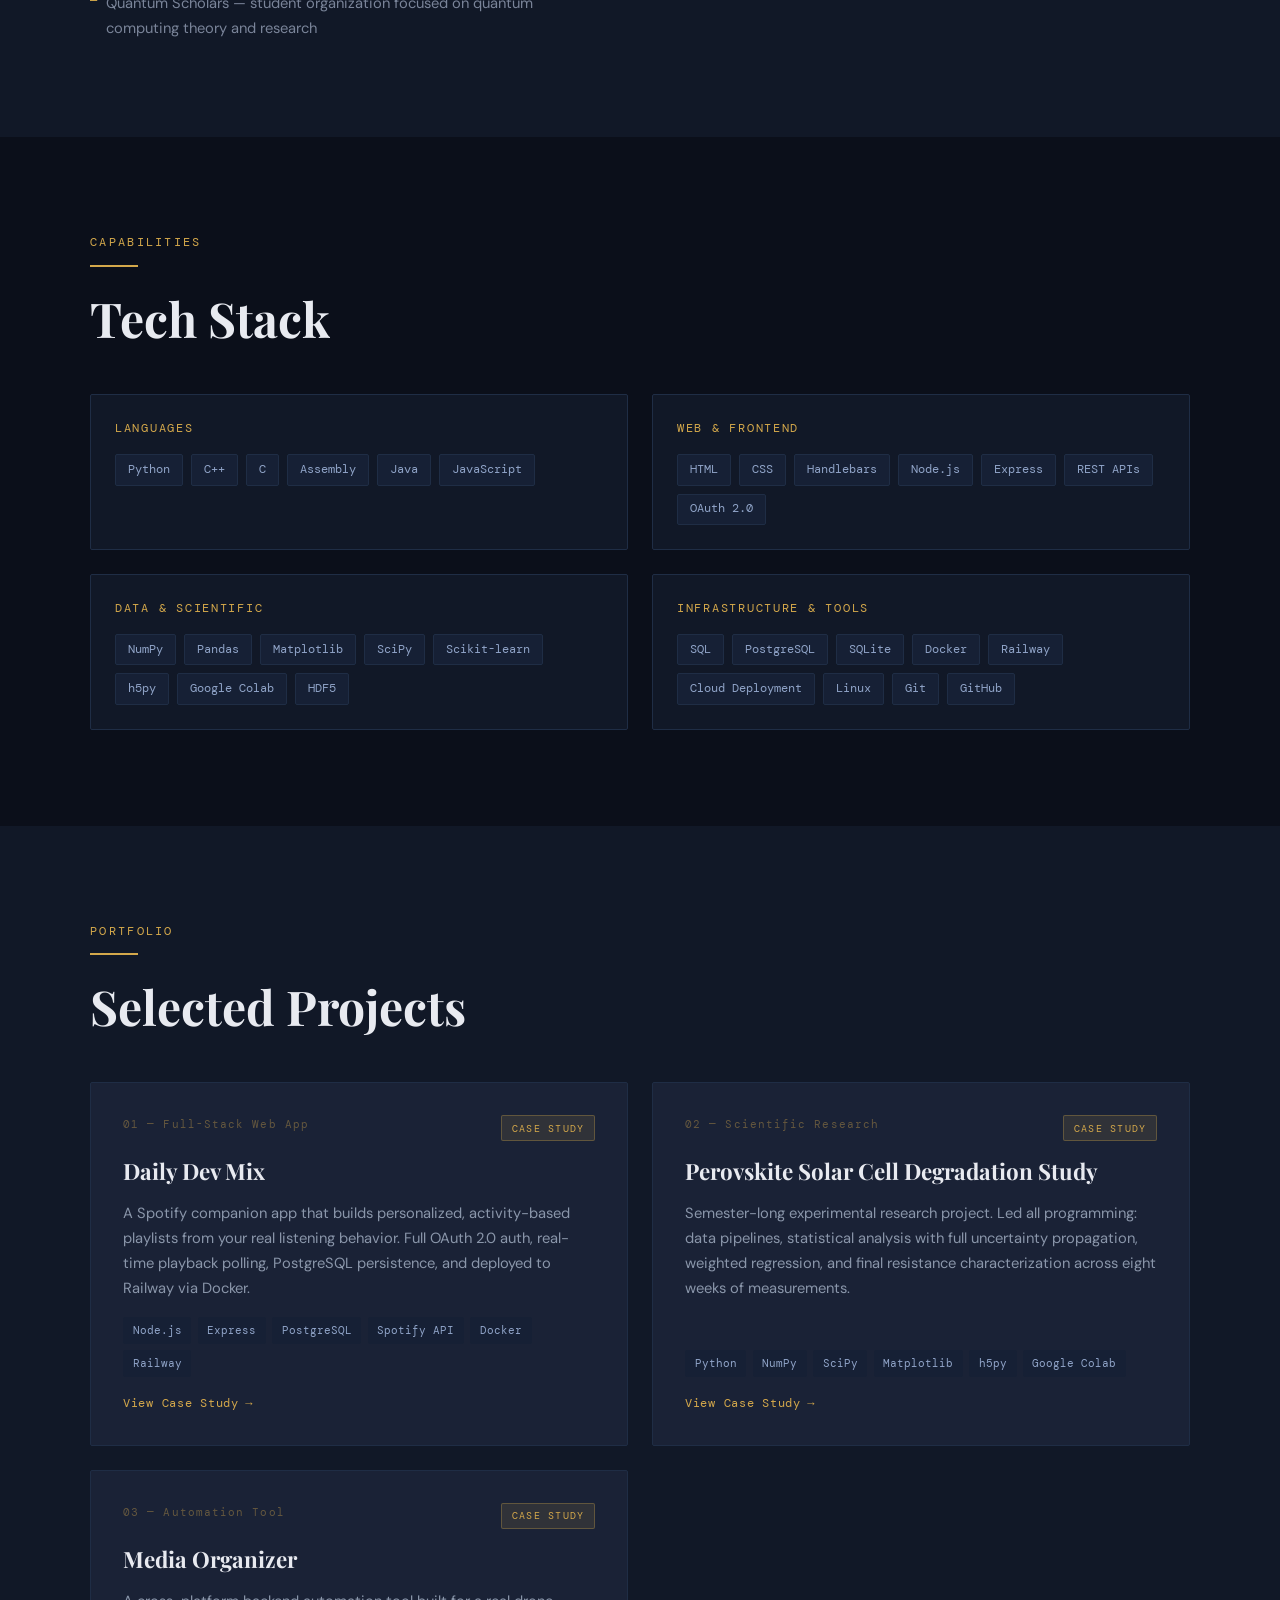
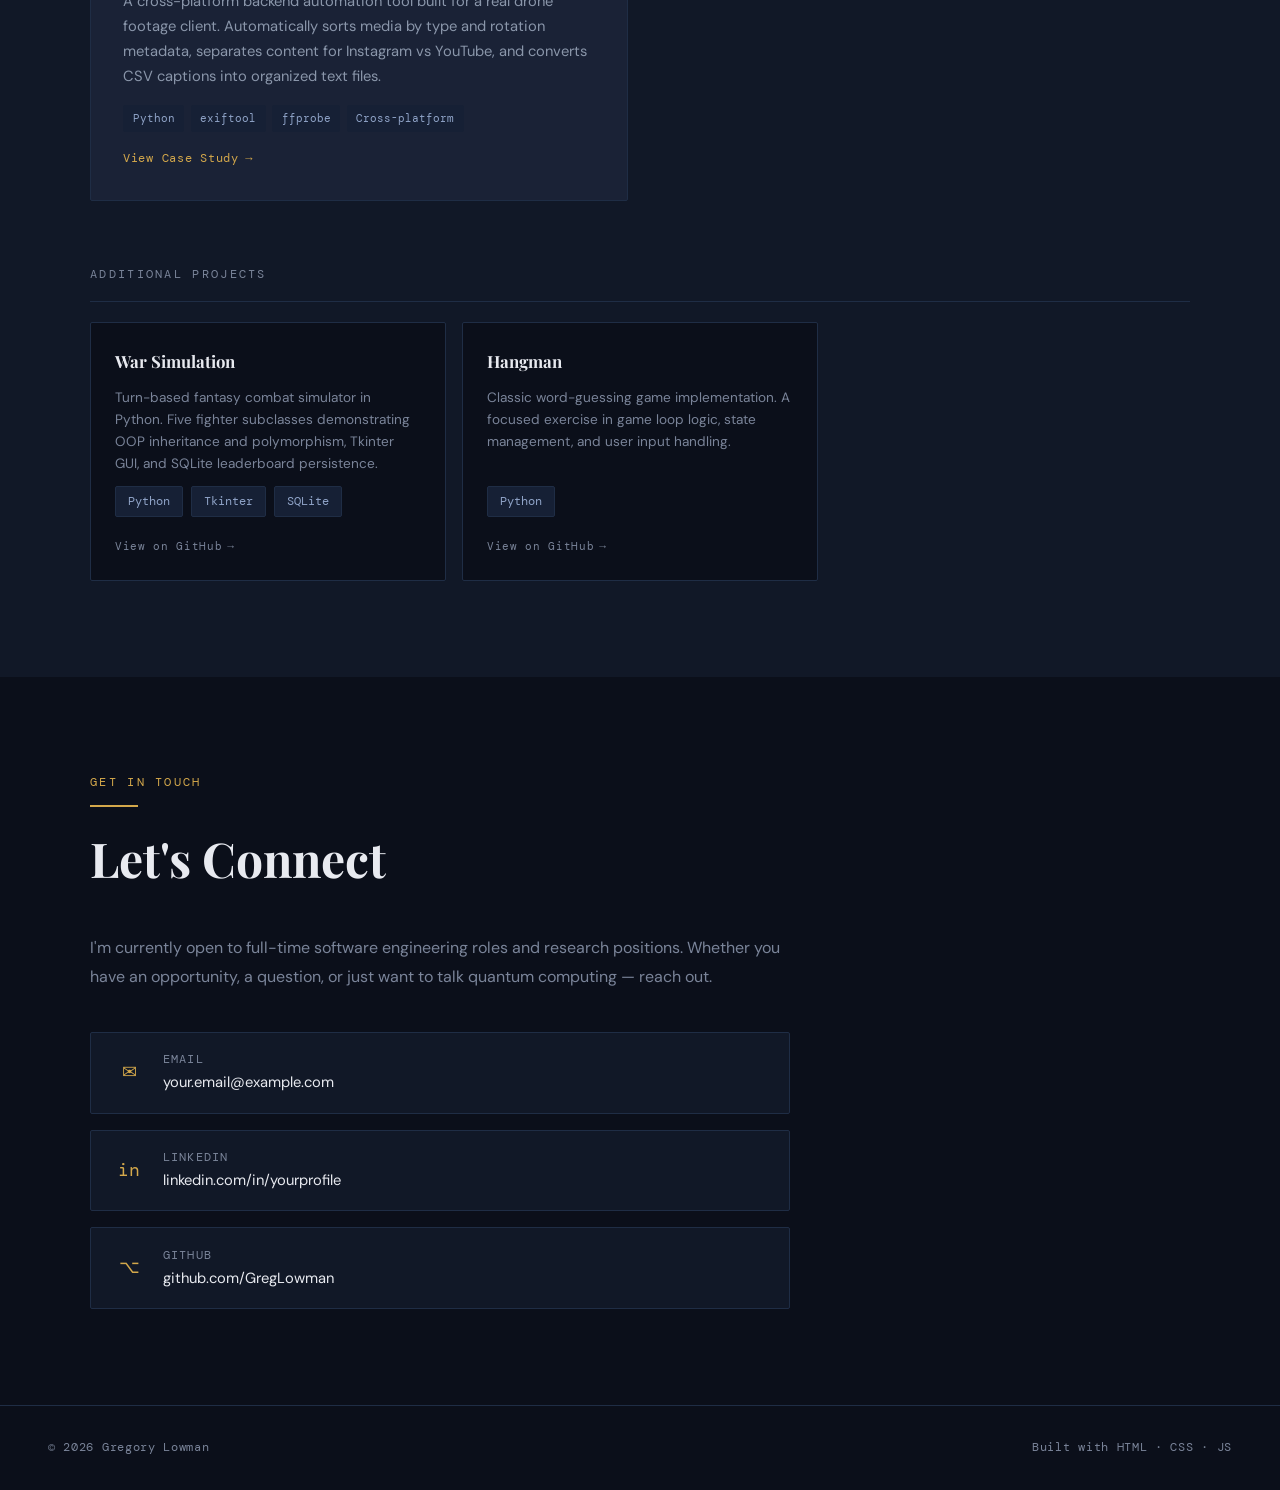
==== commit 6d09e2b0: "Resturcturing and updated text cells" ====
--- a/index.html
+++ b/index.html
@@ -37,7 +37,6 @@
       pointer-events: none;
     }
 
-    /* Two-column hero layout */
     .hero-inner {
       position: relative;
       width: 100%;
@@ -162,6 +161,44 @@
 
     .about-text p strong { color: var(--text); font-weight: 500; }
 
+    .about-extra {
+      margin-top: 1.75rem;
+      padding-top: 1.75rem;
+      border-top: 1px solid var(--border);
+    }
+
+    .about-extra-label {
+      font-family: var(--ff-mono);
+      font-size: 0.72rem;
+      color: var(--accent);
+      letter-spacing: 0.15em;
+      text-transform: uppercase;
+      margin-bottom: 0.85rem;
+    }
+
+    .about-extra-list {
+      list-style: none;
+      display: flex;
+      flex-direction: column;
+      gap: 0.4rem;
+    }
+
+    .about-extra-list li {
+      font-size: 0.92rem;
+      color: var(--muted);
+      padding-left: 1rem;
+      position: relative;
+    }
+
+    .about-extra-list li::before {
+      content: '—';
+      position: absolute;
+      left: 0;
+      color: var(--accent);
+      font-family: var(--ff-mono);
+      font-size: 0.75rem;
+    }
+
     .about-stats { display: flex; flex-direction: column; gap: 1.5rem; }
 
     .stat-card {
@@ -188,7 +225,7 @@
 
     .skills-grid {
       display: grid;
-      grid-template-columns: repeat(auto-fill, minmax(260px, 1fr));
+      grid-template-columns: repeat(2, 1fr);
       gap: 1.5rem;
     }
 
@@ -482,9 +519,9 @@
       <div class="hero-content">
         <span class="hero-tag">Available for Opportunities</span>
         <h1>Gregory<br><span class="accent">Lowman.</span></h1>
-        <p class="hero-title">Software Engineer &nbsp;·&nbsp; Quantum Computing Researcher &nbsp;·&nbsp; CU Boulder</p>
+        <p class="hero-title">Software Engineer &nbsp;·&nbsp; Quantum Engineering &nbsp;·&nbsp; CU Boulder</p>
         <p class="hero-bio">
-          CS &amp; Physics double major with a focus on quantum computing R&amp;D. I build software that bridges rigorous scientific thinking with modern engineering — from full-stack web applications to data pipelines and simulation tools.
+          CS &amp; Physics double major with a minor in Quantum Engineering at CU Boulder. I write software across the full stack — from deployed web applications to scientific data pipelines — and I'm building toward a career in quantum computing R&amp;D.
         </p>
         <div class="hero-cta">
           <a href="#projects" class="btn btn-primary">View My Work</a>
@@ -495,7 +532,7 @@
       <div class="hero-photo-wrap">
         <div class="hero-photo-ring">
           <img
-            src="assets/images/Headshot.jpg"
+            src="assets/images/Headshot.png"
             alt="Gregory Lowman"
             class="hero-photo"
           />
@@ -512,12 +549,21 @@
       <div class="divider"></div>
       <h2 class="section-title">About Me</h2>
       <div class="about-grid">
+
         <div class="about-text fade-in">
           <p>I'm a <strong>Computer Science and Physics double major</strong> with a minor in Quantum Engineering at the University of Colorado Boulder, transferred from Florida State College at Jacksonville where I completed my Associate's degree.</p>
-          <p>My focus is <strong>quantum computing</strong> — specifically research and development. I believe quantum systems have the potential to power high-fidelity simulations that could meaningfully accelerate both lab work and scientific research. My goal is to be part of a team making that happen.</p>
-          <p>My most recent project was a semester-long perovskite solar cell degradation study — working with teammates, I led all the programming work: data collection pipelines, statistical analysis, visualization, and interpretation of results in Python.</p>
-          <p>I'm actively developing my research skills and applying my CS background to real scientific problems, while also shipping full-stack products and automation tools along the way.</p>
-        </div>
+          <p>I write software across the full stack — from deployed web applications to scientific data pipelines — and I'm building toward a career in quantum computing R&amp;D. I'm looking for a team where strong engineering and rigorous science overlap.</p>
+          <div class="about-extra">
+            <p class="about-extra-label">Supporting Coursework</p>
+            <ul class="about-extra-list">
+              <li>Modern Physics &amp; Experimental Physics</li>
+              <li>Calculus III &amp; Linear Algebra</li>
+              <li>Quantum Engineering minor coursework</li>
+              <li>Quantum Scholars — student organization focused on quantum computing theory and research</li>
+            </ul>
+          </div>
+        </div>
+
         <div class="about-stats fade-in">
           <div class="stat-card">
             <div class="stat-label">Education</div>
@@ -531,53 +577,53 @@
             <div class="stat-label">Currently</div>
             <div class="stat-value">Open to full-time &amp; internship roles<br><span style="color:var(--muted);font-size:0.88rem;">Software engineering &amp; research positions</span></div>
           </div>
-          <div class="stat-card">
-            <div class="stat-label">Background</div>
-            <div class="stat-value">Transferred from FSCJ<br><span style="color:var(--muted);font-size:0.88rem;">Associate's degree · Florida</span></div>
-          </div>
-        </div>
+        </div>
+
       </div>
     </div>
   </section>
 
   <!-- SKILLS -->
-  <section id="skills">
-    <div class="section-inner">
-      <p class="section-label">Capabilities</p>
-      <div class="divider"></div>
-      <h2 class="section-title">Tech Stack</h2>
-      <div class="skills-grid">
-        <div class="skill-group fade-in">
-          <div class="skill-group-title">Languages</div>
-          <div class="skill-tags">
-            <span class="tag">Python</span><span class="tag">C++</span><span class="tag">C</span>
-            <span class="tag">Assembly</span><span class="tag">Java</span><span class="tag">JavaScript</span>
-          </div>
-        </div>
-        <div class="skill-group fade-in">
-          <div class="skill-group-title">Web &amp; Frontend</div>
-          <div class="skill-tags">
-            <span class="tag">HTML</span><span class="tag">CSS</span><span class="tag">Handlebars</span>
-            <span class="tag">Node.js</span><span class="tag">Express</span>
-          </div>
-        </div>
-        <div class="skill-group fade-in">
-          <div class="skill-group-title">Data &amp; Scientific</div>
-          <div class="skill-tags">
-            <span class="tag">NumPy</span><span class="tag">Pandas</span><span class="tag">Matplotlib</span>
-            <span class="tag">SciPy</span><span class="tag">Scikit-learn</span><span class="tag">h5py</span>
-          </div>
-        </div>
-        <div class="skill-group fade-in">
-          <div class="skill-group-title">Infrastructure &amp; Tools</div>
-          <div class="skill-tags">
-            <span class="tag">SQL</span><span class="tag">PostgreSQL</span><span class="tag">SQLite</span>
-            <span class="tag">Docker</span><span class="tag">Cloud Deployment</span><span class="tag">Linux</span><span class="tag">Git</span>
-          </div>
+<section id="skills">
+  <div class="section-inner">
+    <p class="section-label">Capabilities</p>
+    <div class="divider"></div>
+    <h2 class="section-title">Tech Stack</h2>
+    <div class="skills-grid">
+      <div class="skill-group fade-in">
+        <div class="skill-group-title">Languages</div>
+        <div class="skill-tags">
+          <span class="tag">Python</span><span class="tag">C++</span><span class="tag">C</span>
+          <span class="tag">Assembly</span><span class="tag">Java</span><span class="tag">JavaScript</span>
+        </div>
+      </div>
+      <div class="skill-group fade-in">
+        <div class="skill-group-title">Web &amp; Frontend</div>
+        <div class="skill-tags">
+          <span class="tag">HTML</span><span class="tag">CSS</span><span class="tag">Handlebars</span>
+          <span class="tag">Node.js</span><span class="tag">Express</span>
+          <span class="tag">REST APIs</span><span class="tag">OAuth 2.0</span>
+        </div>
+      </div>
+      <div class="skill-group fade-in">
+        <div class="skill-group-title">Data &amp; Scientific</div>
+        <div class="skill-tags">
+          <span class="tag">NumPy</span><span class="tag">Pandas</span><span class="tag">Matplotlib</span>
+          <span class="tag">SciPy</span><span class="tag">Scikit-learn</span><span class="tag">h5py</span>
+          <span class="tag">Google Colab</span><span class="tag">HDF5</span>
+        </div>
+      </div>
+      <div class="skill-group fade-in">
+        <div class="skill-group-title">Infrastructure &amp; Tools</div>
+        <div class="skill-tags">
+          <span class="tag">SQL</span><span class="tag">PostgreSQL</span><span class="tag">SQLite</span>
+          <span class="tag">Docker</span><span class="tag">Railway</span><span class="tag">Cloud Deployment</span>
+          <span class="tag">Linux</span><span class="tag">Git</span><span class="tag">GitHub</span>
         </div>
       </div>
     </div>
-  </section>
+  </div>
+</section>
 
   <!-- PROJECTS -->
   <section id="projects">
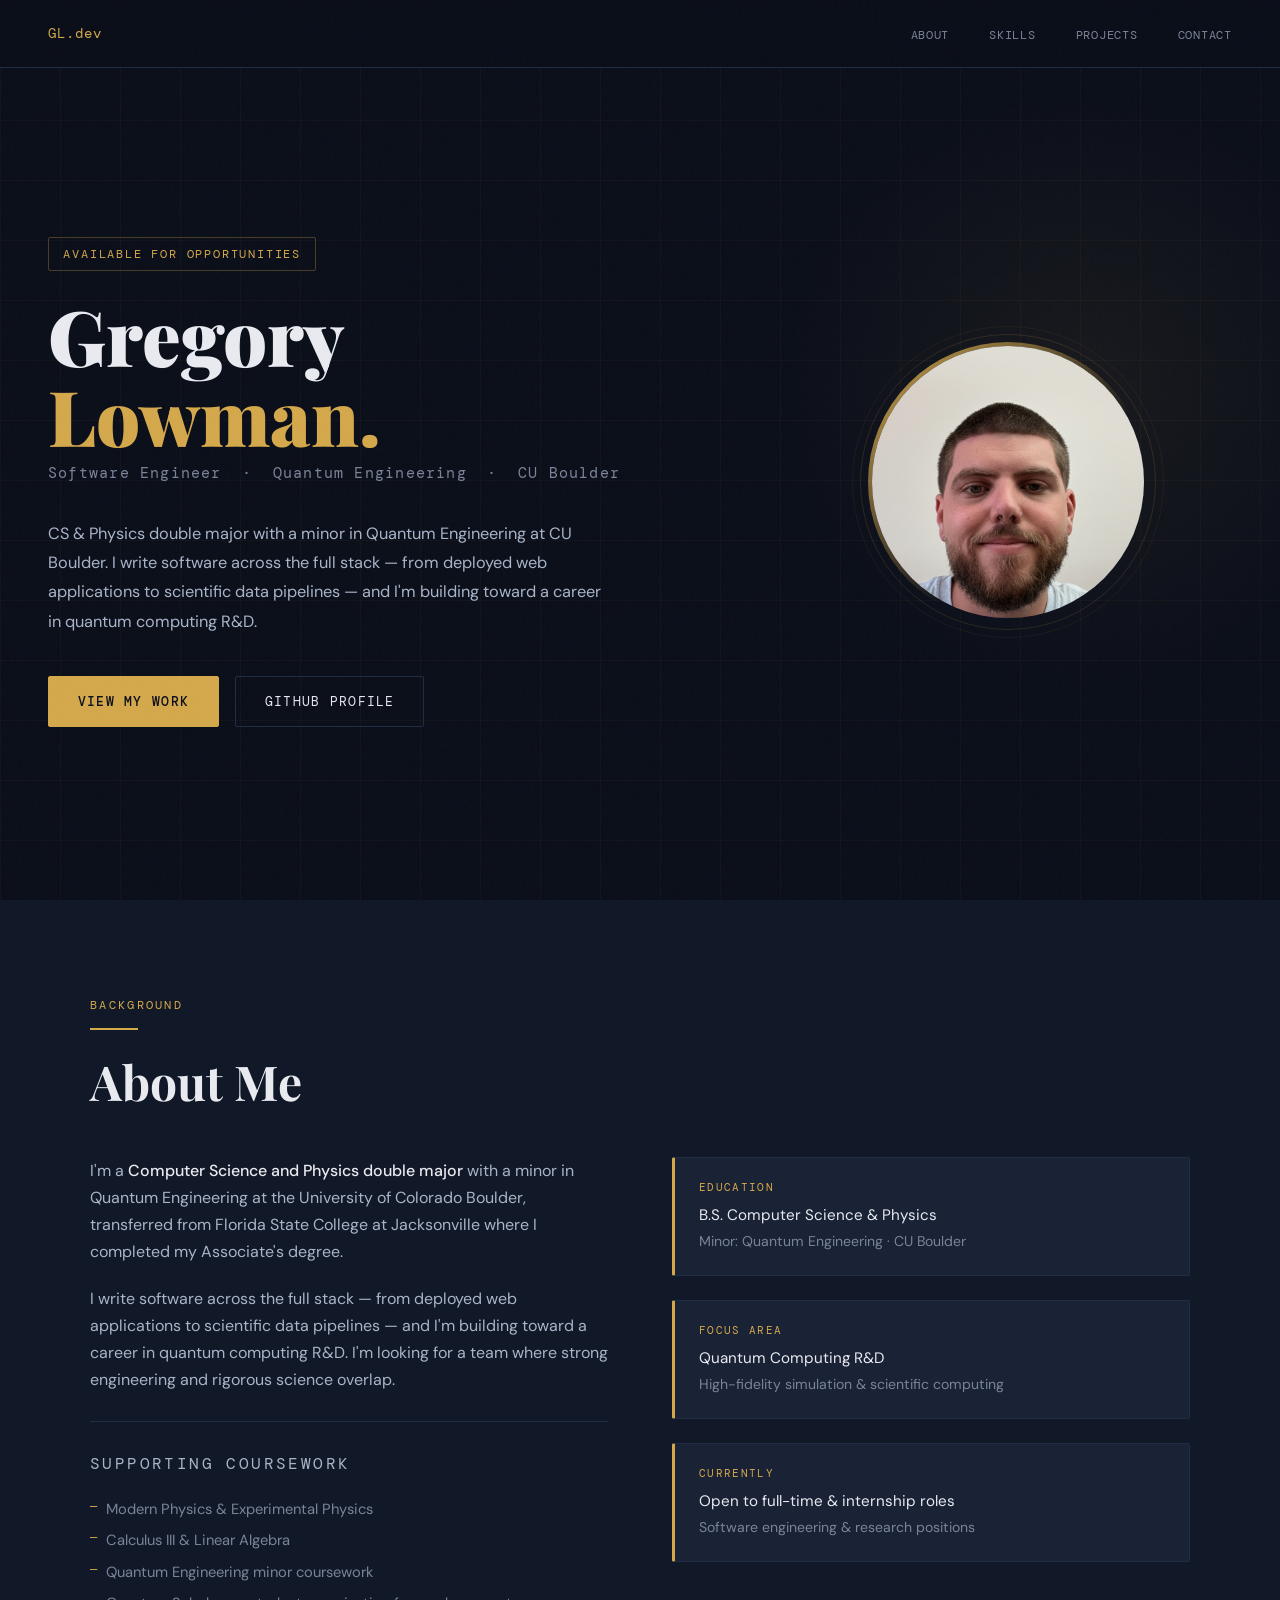
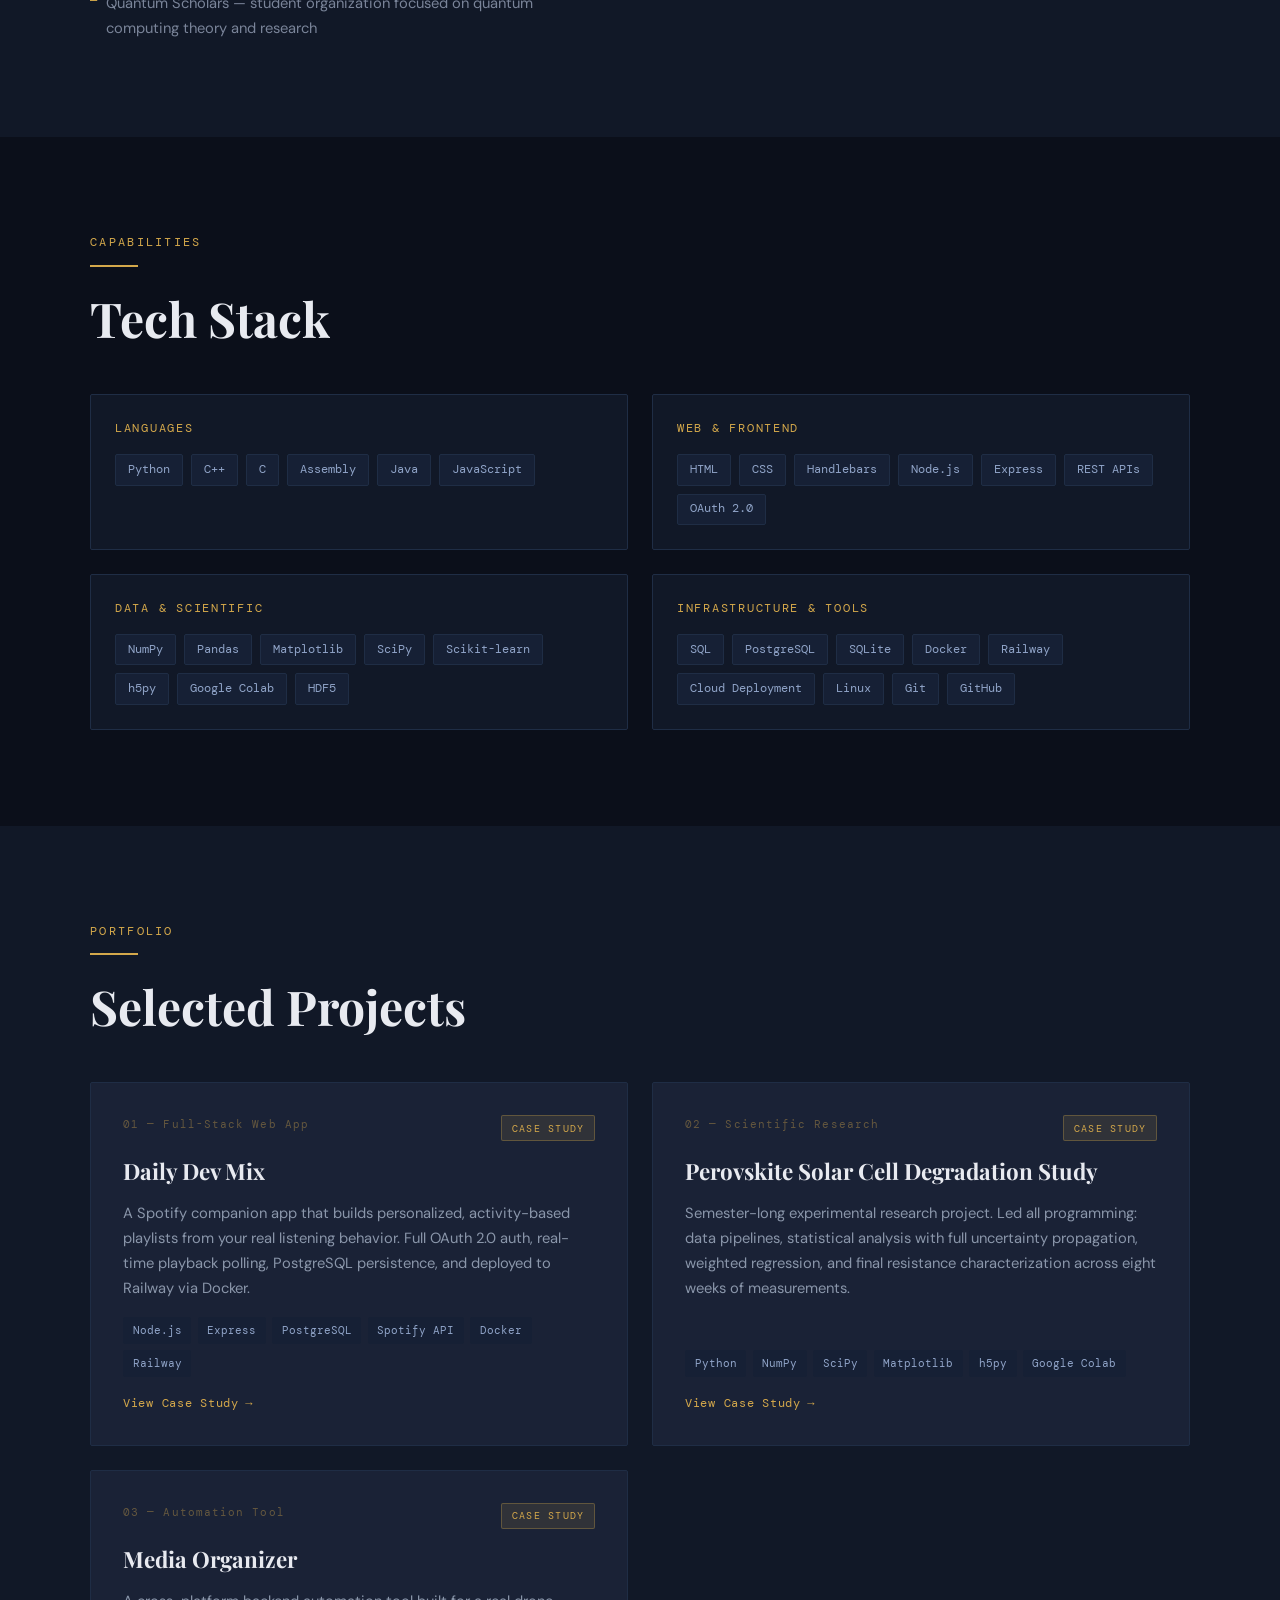
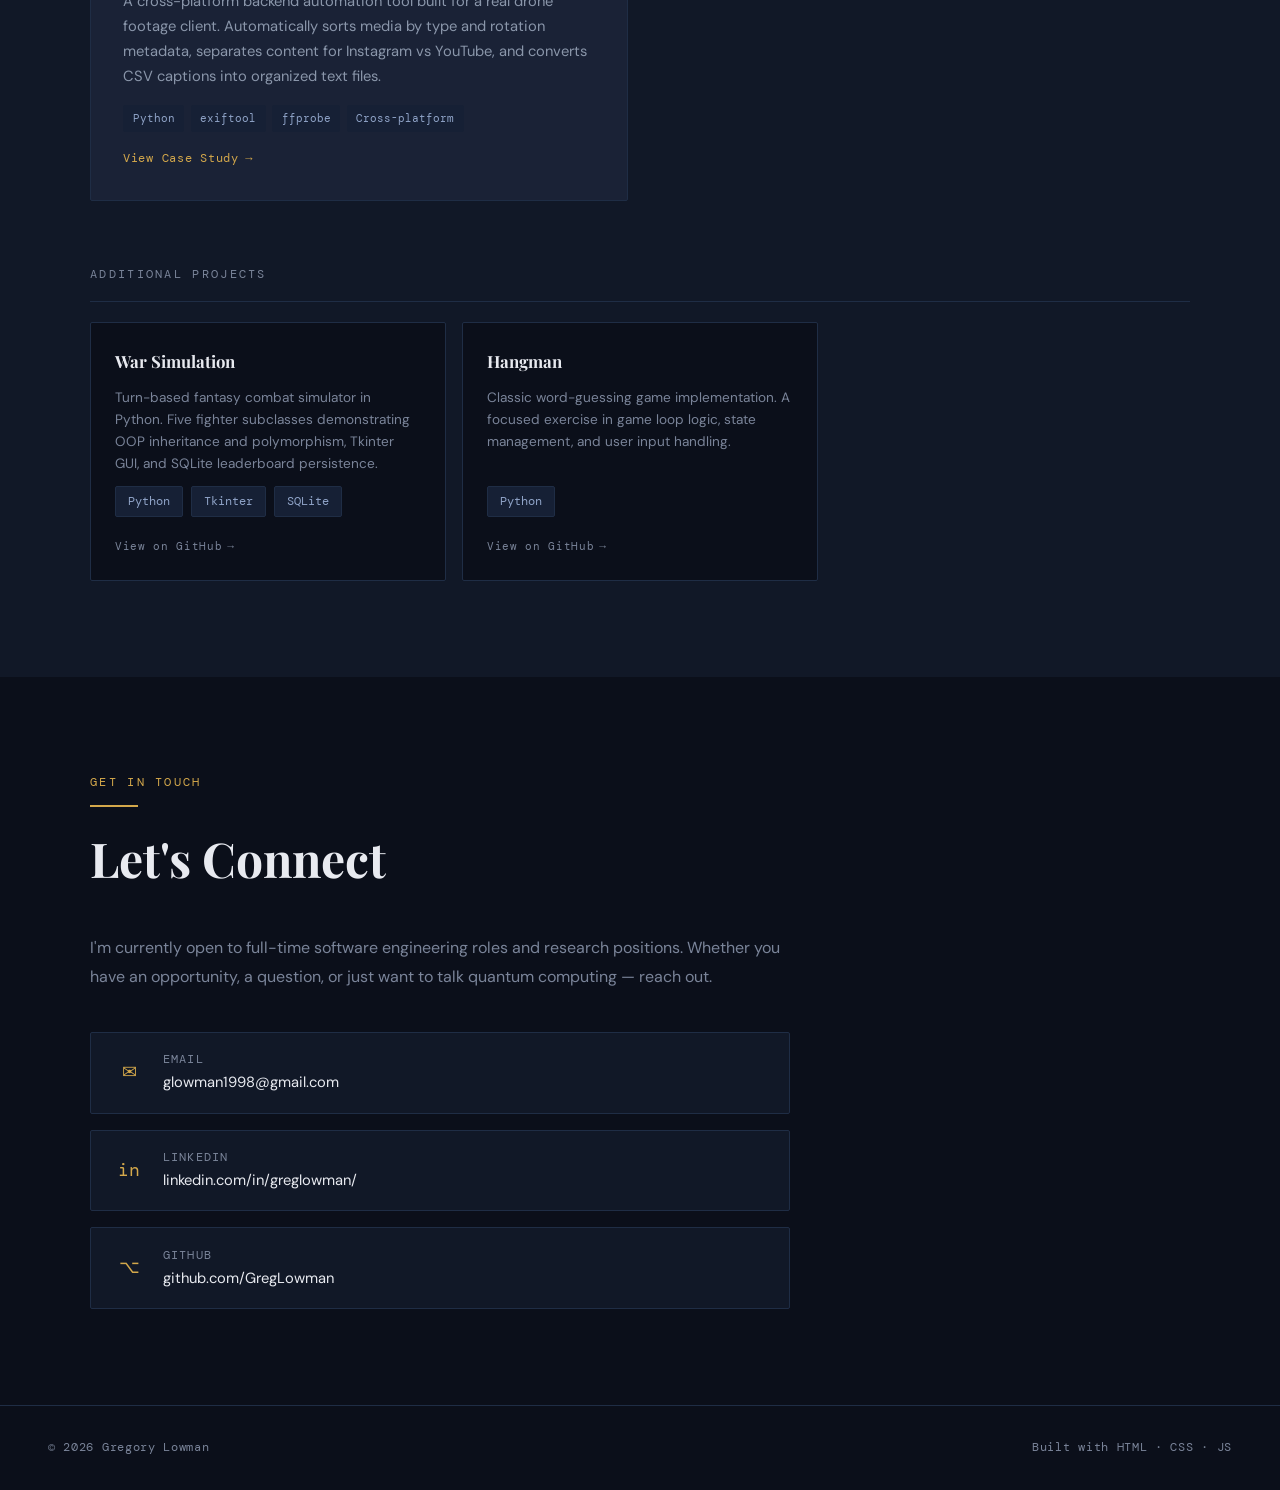
==== commit a0a87781: "adding in assets" ====
--- a/index.html
+++ b/index.html
@@ -718,14 +718,14 @@
             <span class="contact-icon">✉</span>
             <div>
               <div class="contact-label">Email</div>
-              <div class="contact-value">your.email@example.com</div>
+              <div class="contact-value">glowman1998@gmail.com</div>
             </div>
           </a>
-          <a href="https://linkedin.com/in/yourprofile" target="_blank" rel="noopener" class="contact-item">
+          <a href="https://www.linkedin.com/in/greglowman/" target="_blank" rel="noopener" class="contact-item">
             <span class="contact-icon">in</span>
             <div>
               <div class="contact-label">LinkedIn</div>
-              <div class="contact-value">linkedin.com/in/yourprofile</div>
+              <div class="contact-value">linkedin.com/in/greglowman/</div>
             </div>
           </a>
           <a href="https://github.com/GregLowman" target="_blank" rel="noopener" class="contact-item">
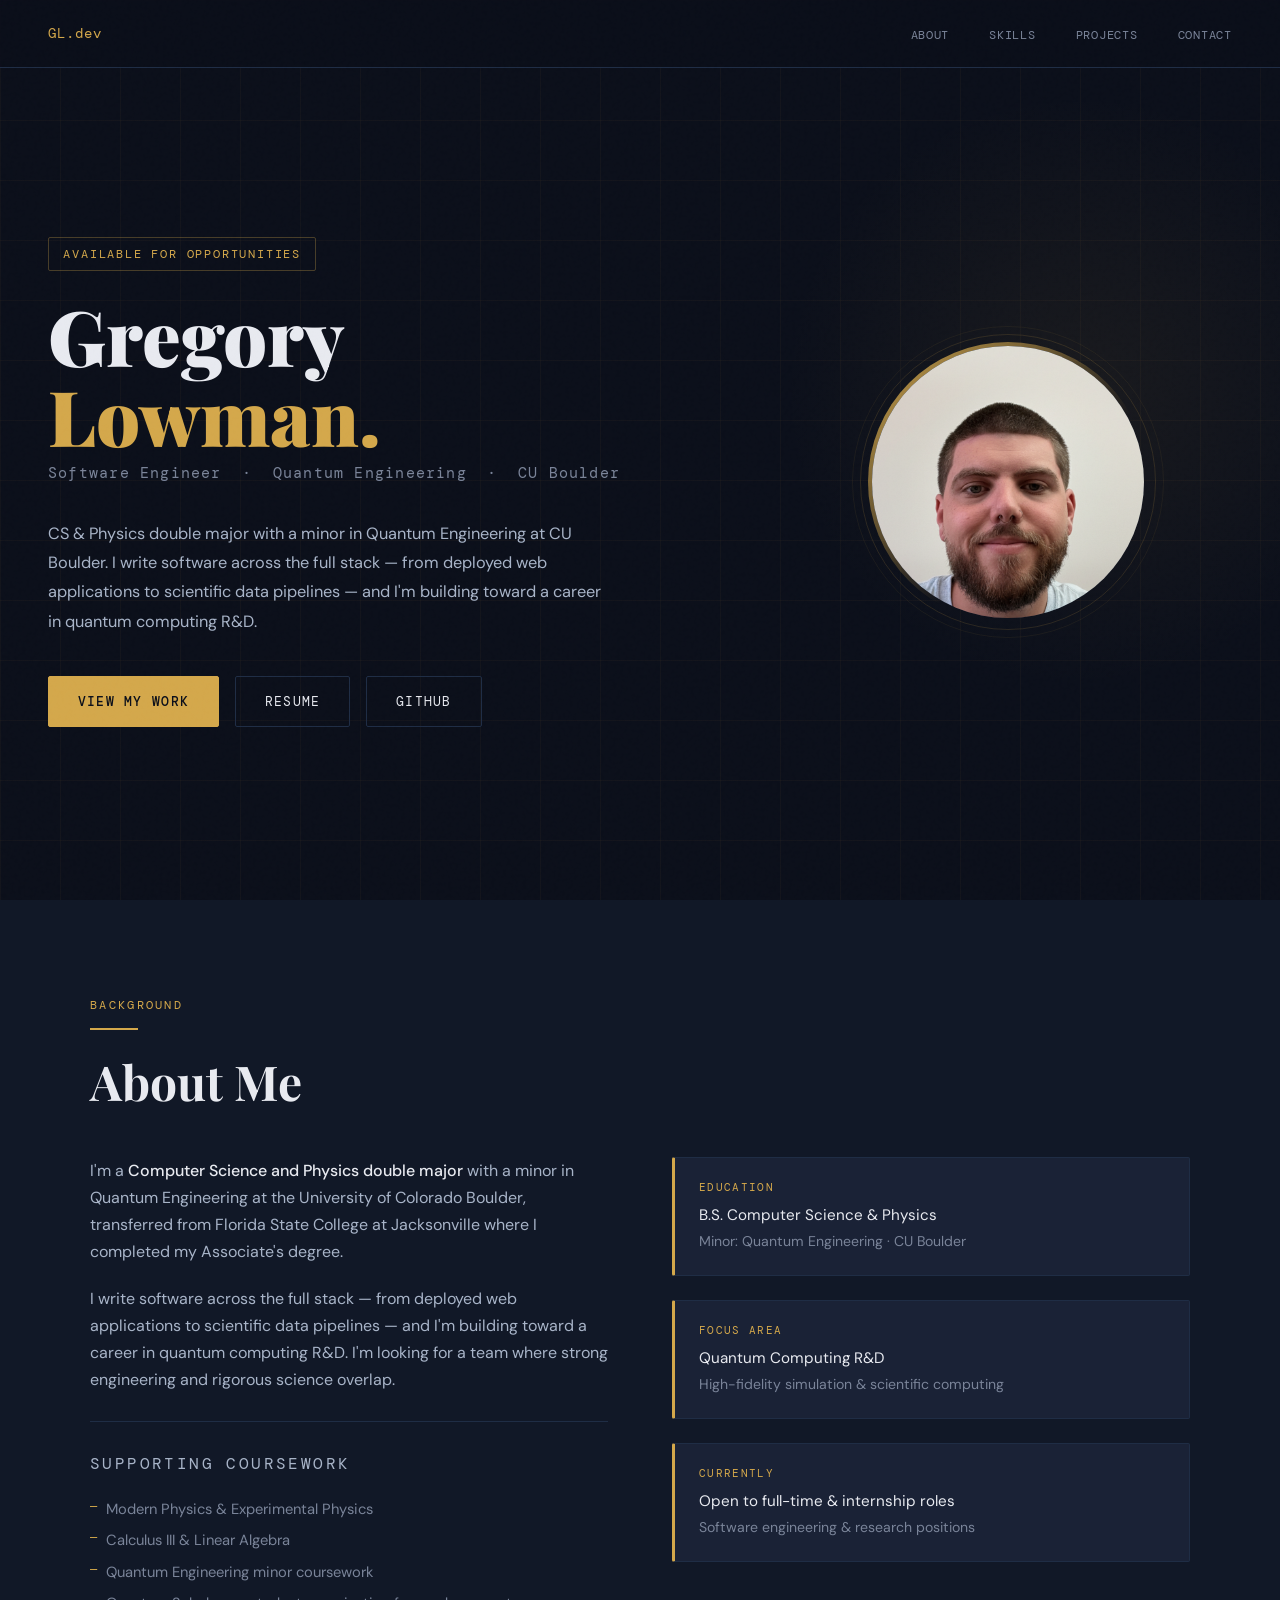
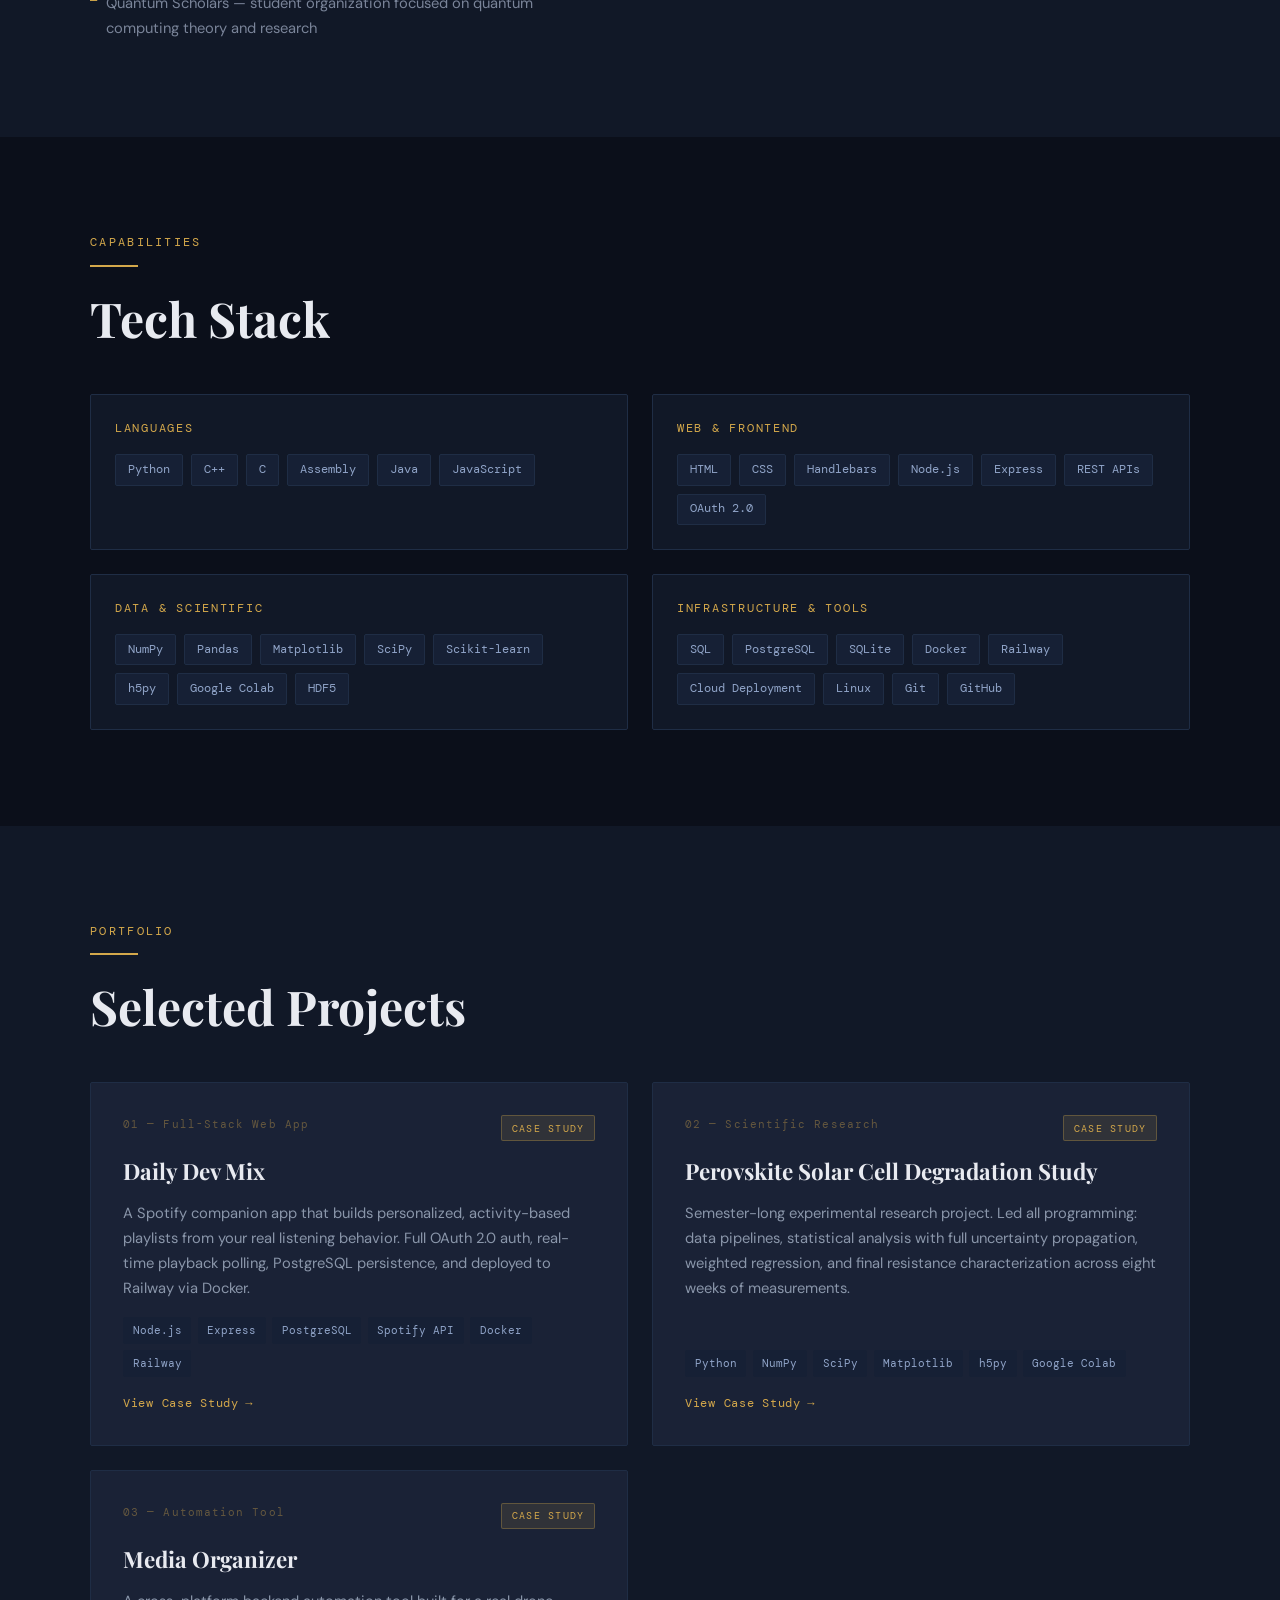
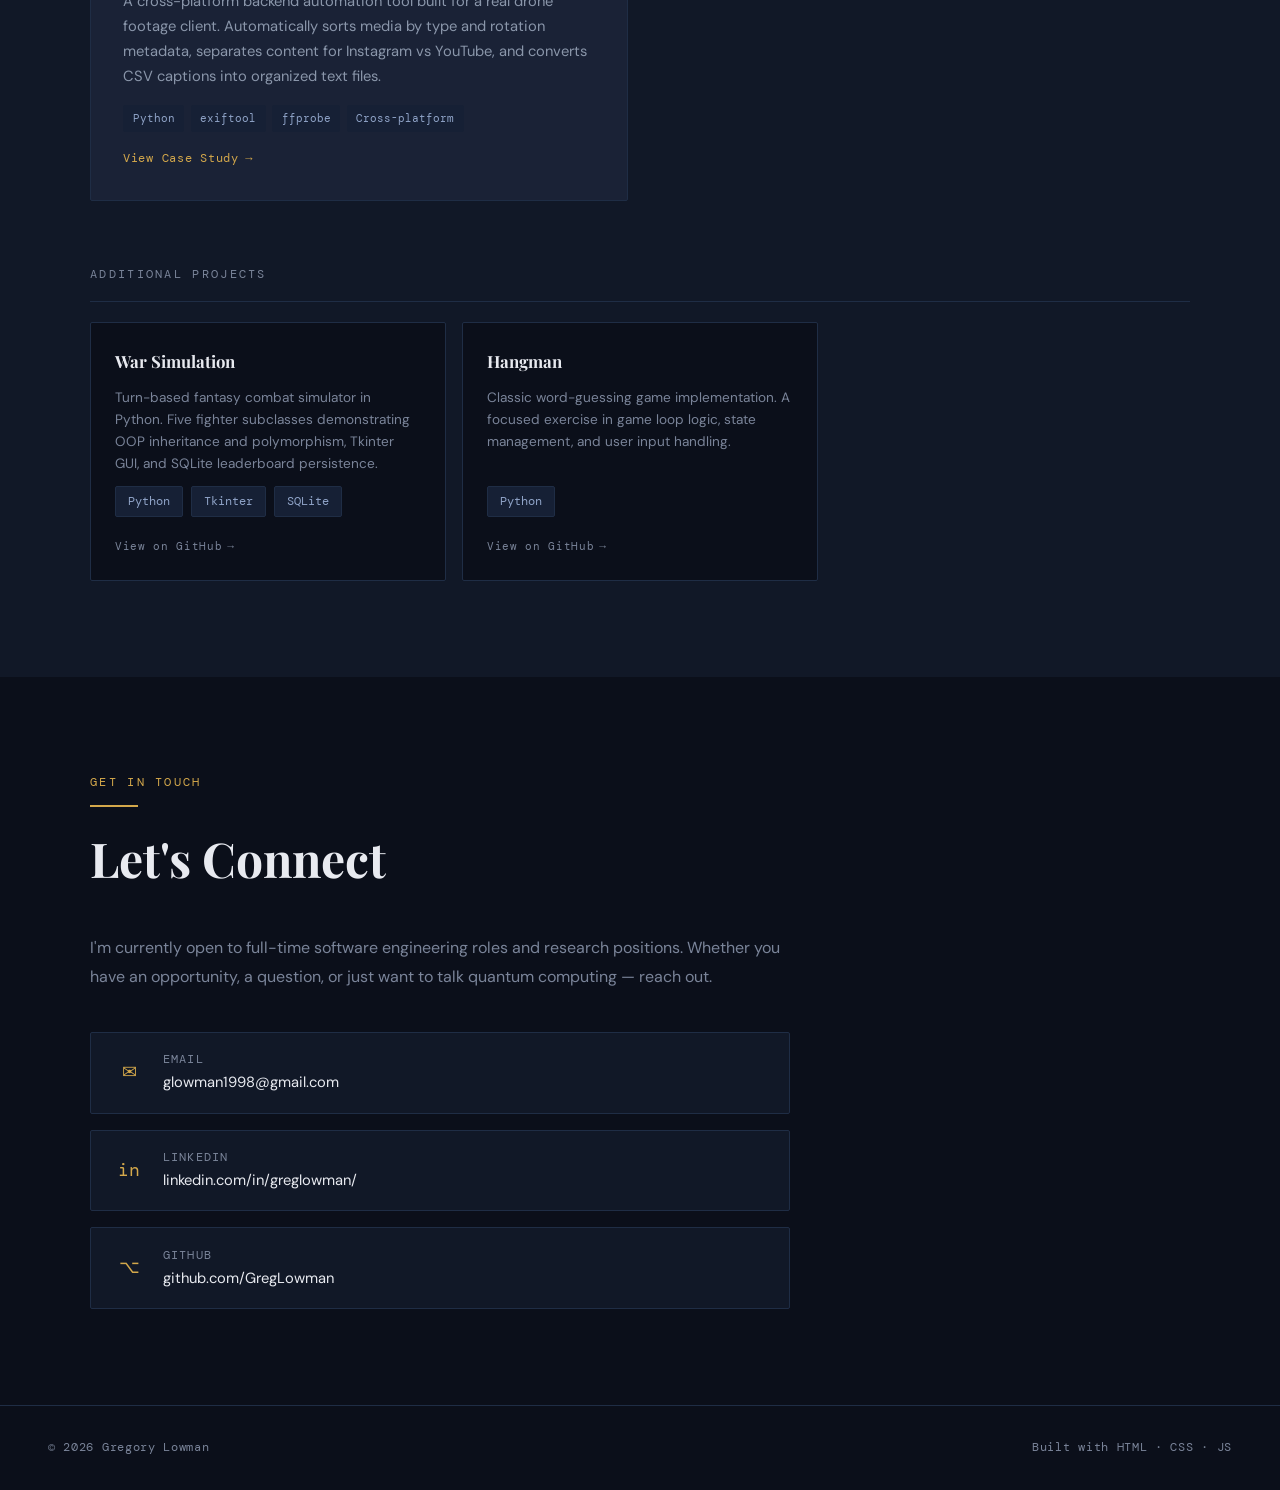
==== commit 0b34e8e3: "added in resume" ====
--- a/index.html
+++ b/index.html
@@ -525,7 +525,19 @@
         </p>
         <div class="hero-cta">
           <a href="#projects" class="btn btn-primary">View My Work</a>
-          <a href="https://github.com/GregLowman" target="_blank" rel="noopener" class="btn btn-outline">GitHub Profile</a>
+
+          <a href="assets/Gregory_Lowman_Resume.pdf"
+            target="_blank"
+            class="btn btn-outline">
+            Resume
+          </a>
+
+          <a href="https://github.com/GregLowman"
+            target="_blank"
+            rel="noopener"
+            class="btn btn-outline">
+            GitHub
+          </a>
         </div>
       </div>
 
@@ -714,7 +726,7 @@
         <h2 class="section-title">Let's Connect</h2>
         <p class="contact-subtitle">I'm currently open to full-time software engineering roles and research positions. Whether you have an opportunity, a question, or just want to talk quantum computing — reach out.</p>
         <div class="contact-links fade-in">
-          <a href="mailto:your.email@example.com" class="contact-item">
+          <a href="mailto:glowman1998@gmail.com" class="contact-item">
             <span class="contact-icon">✉</span>
             <div>
               <div class="contact-label">Email</div>
